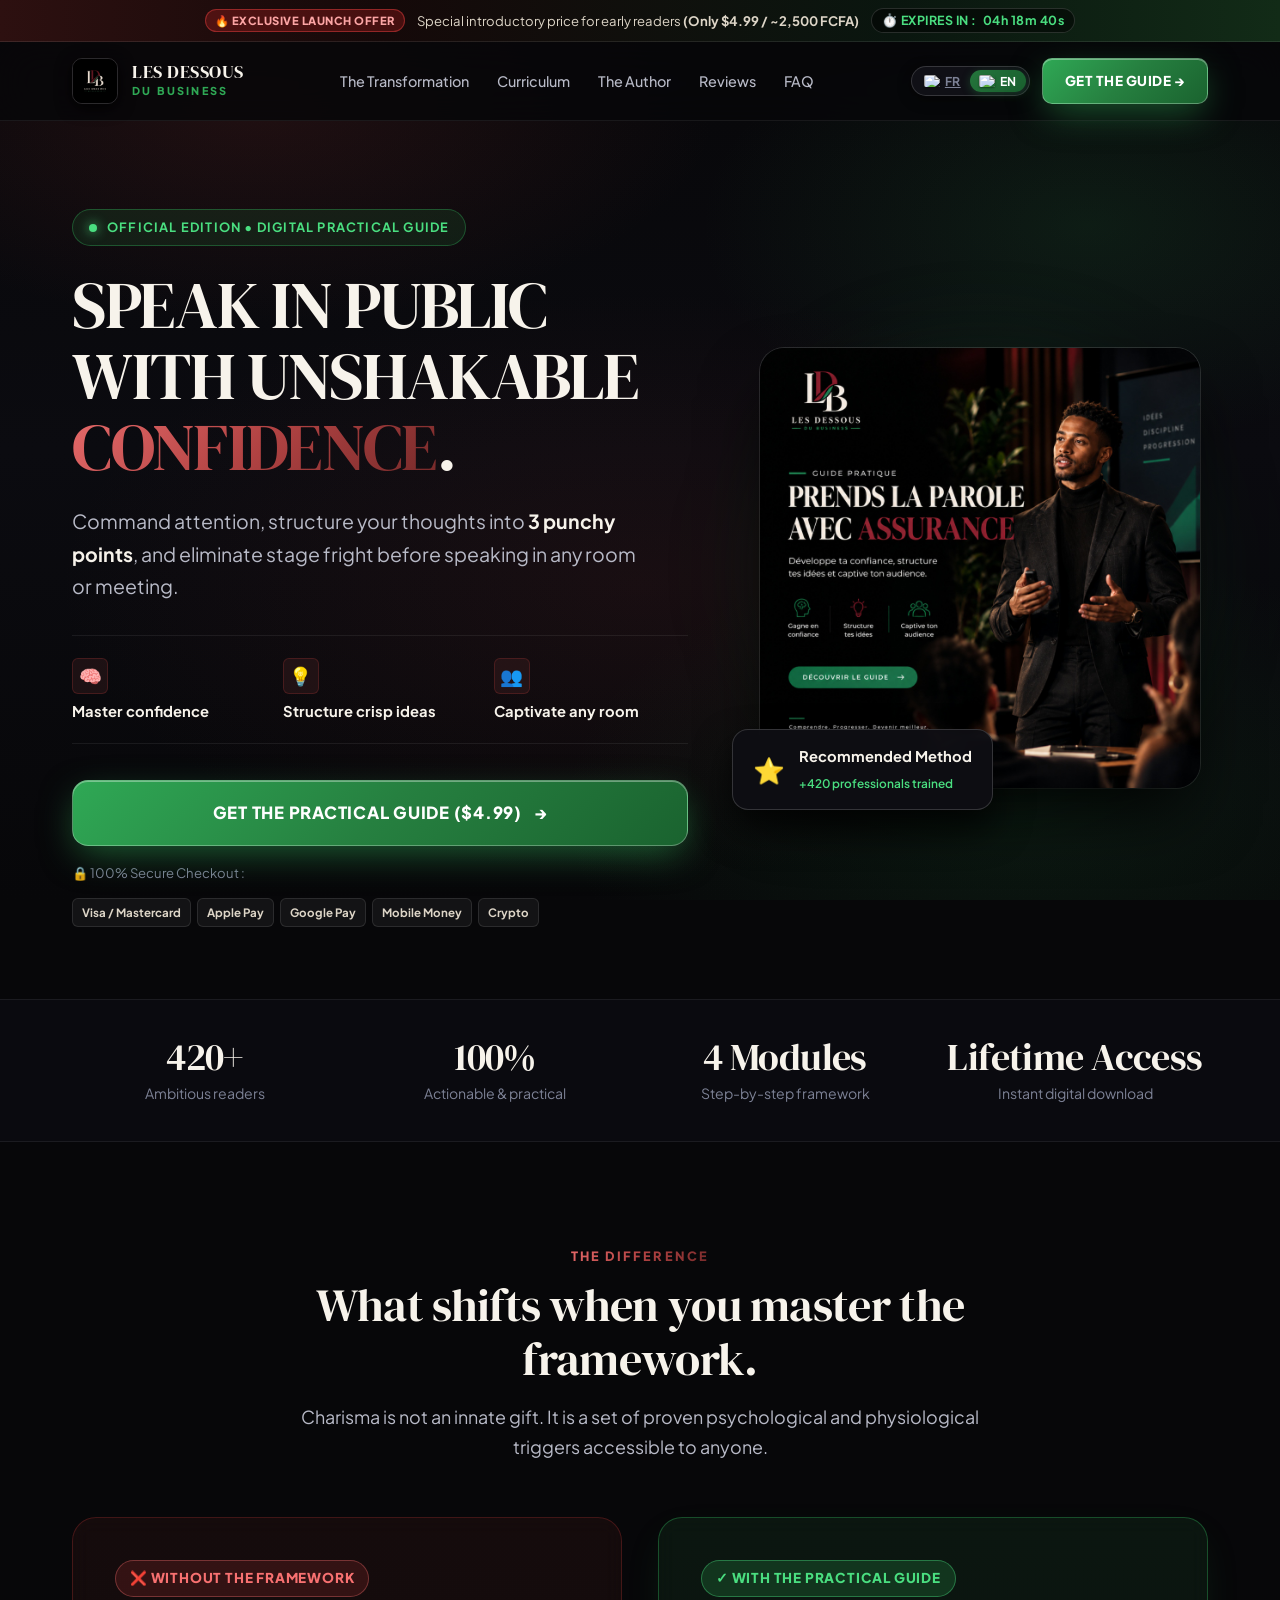
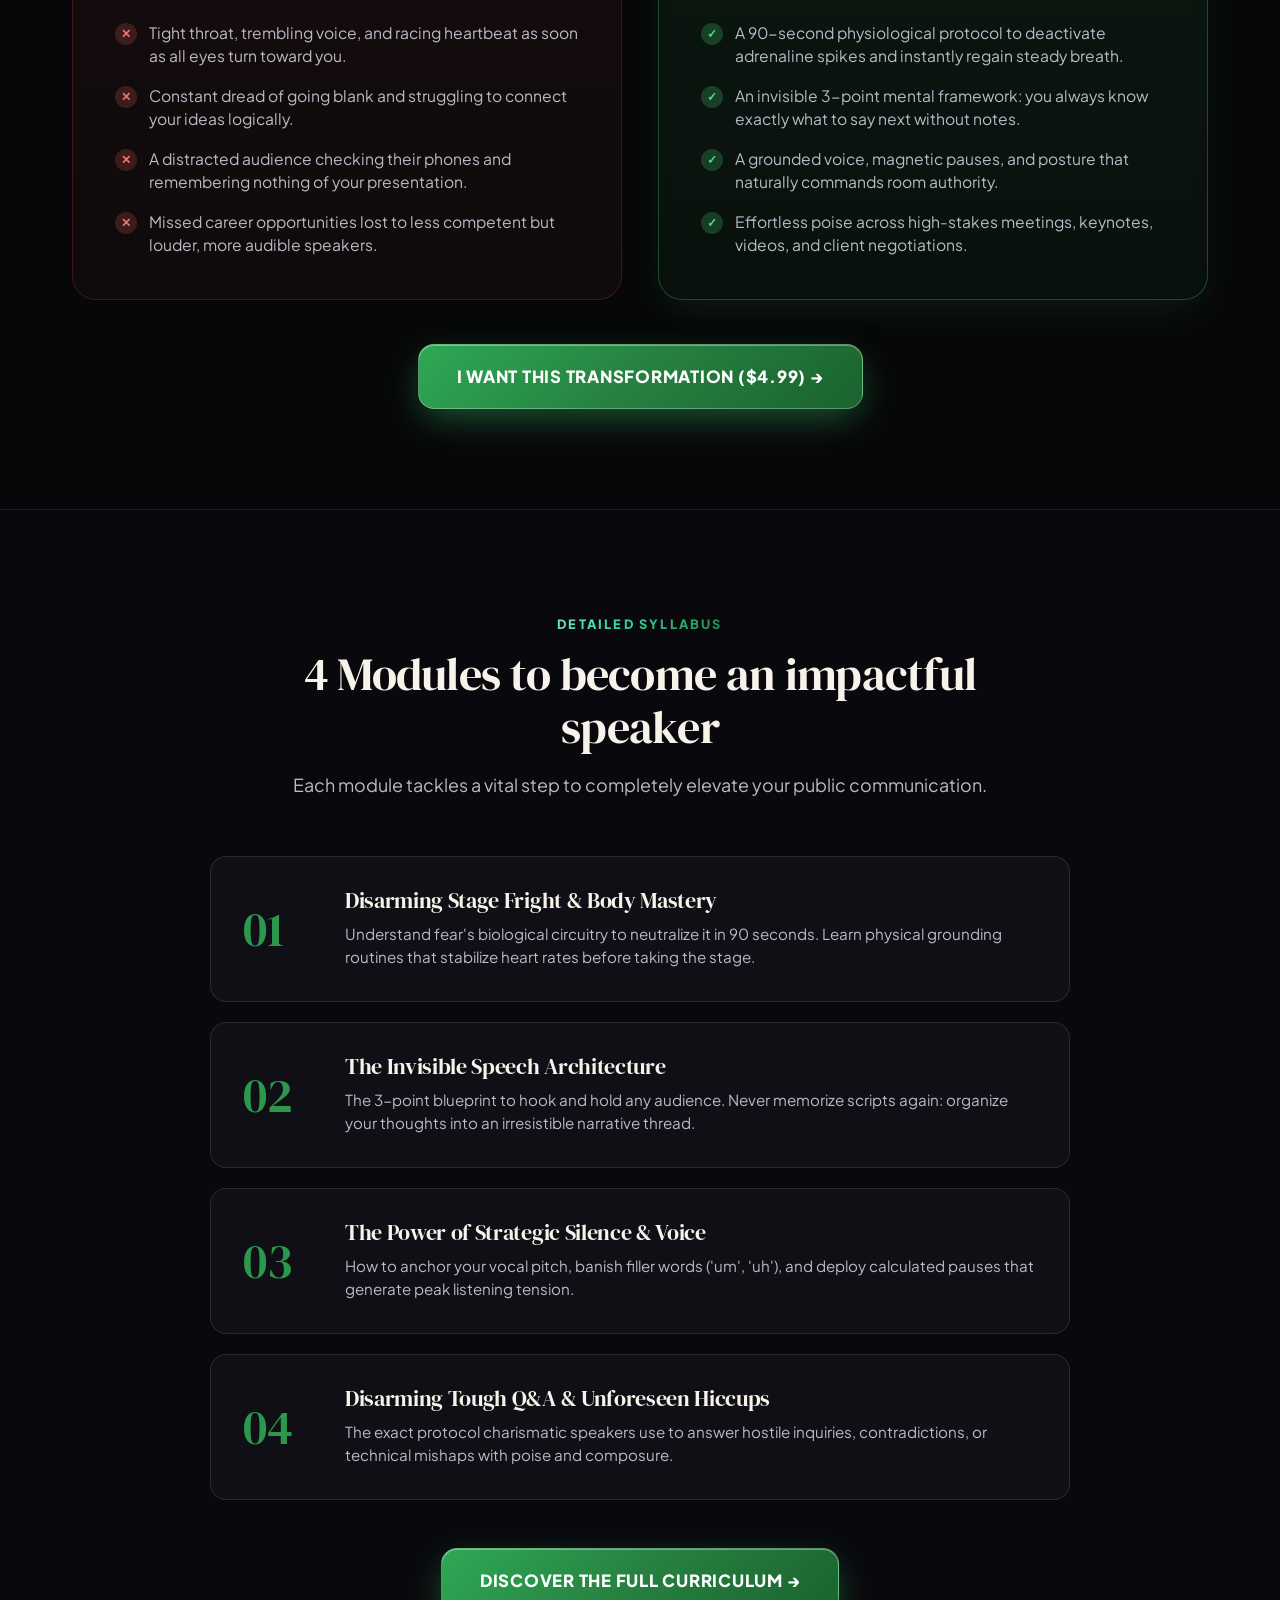
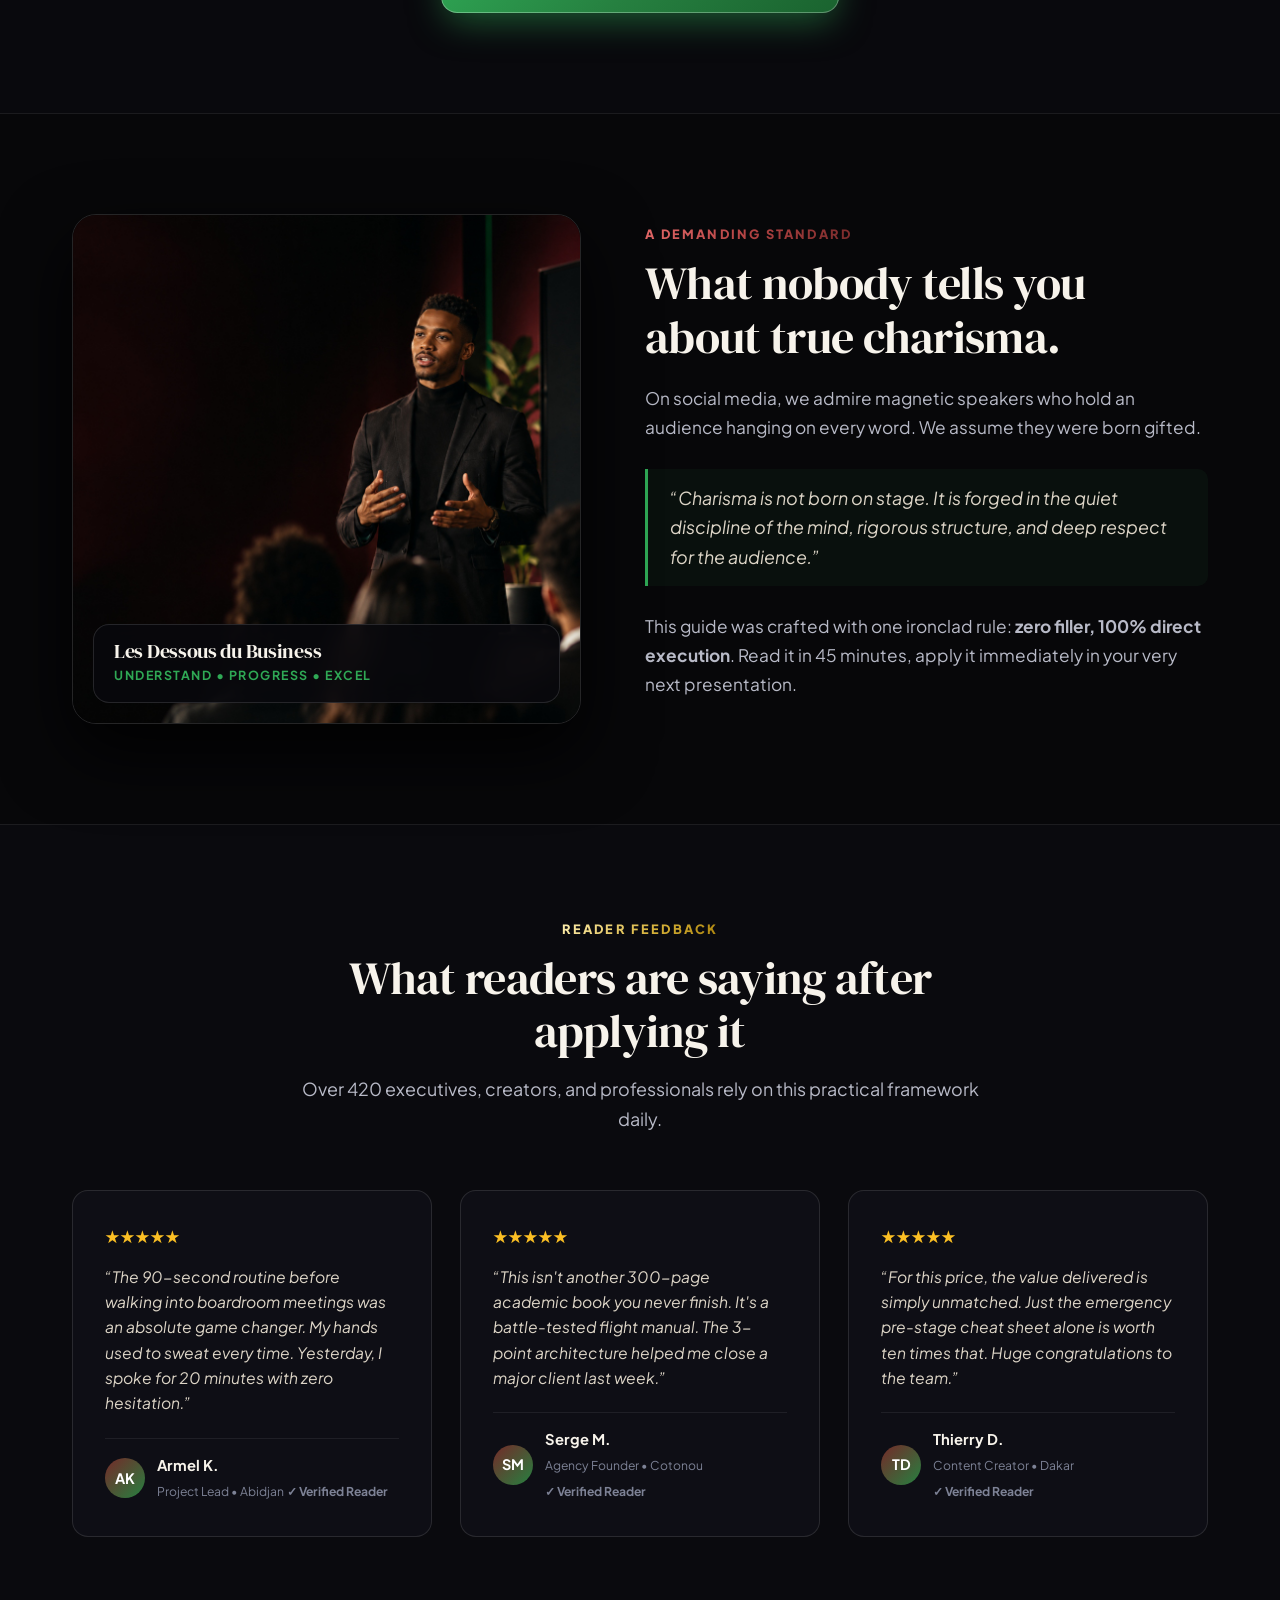
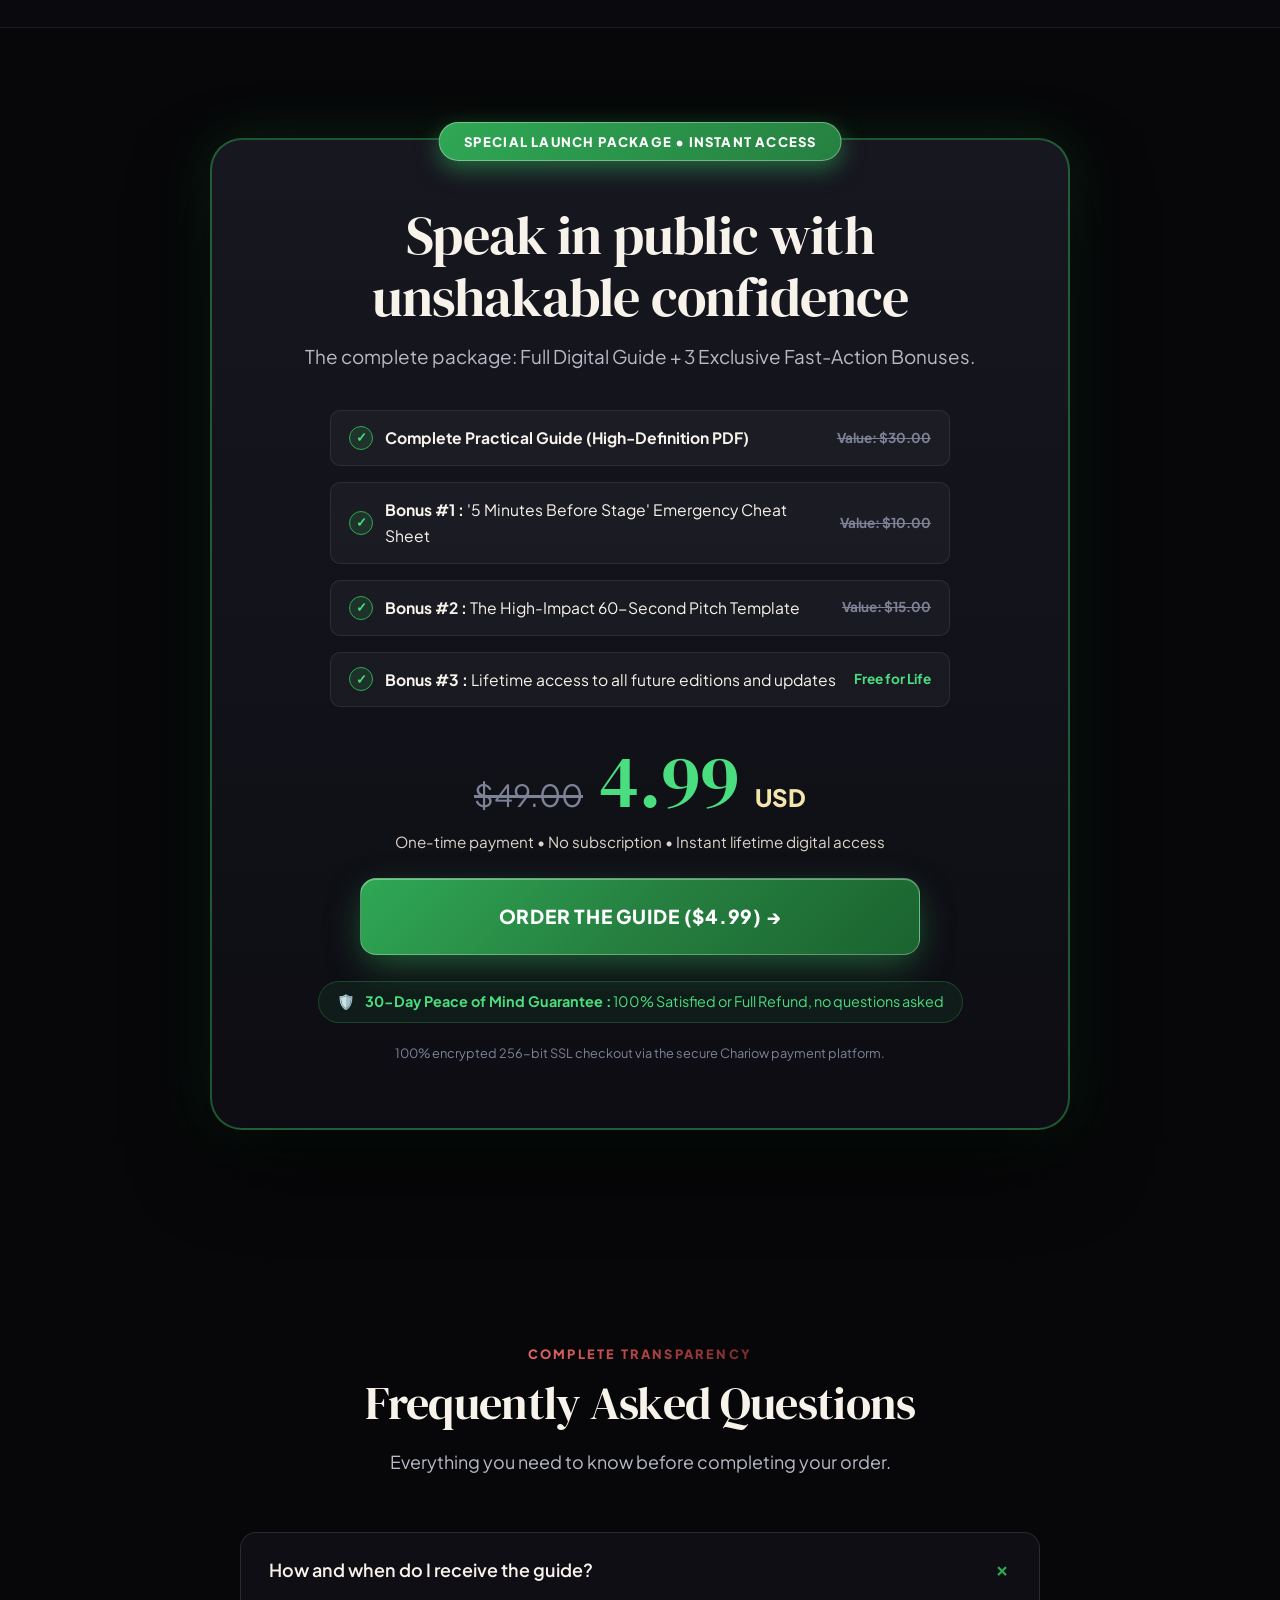
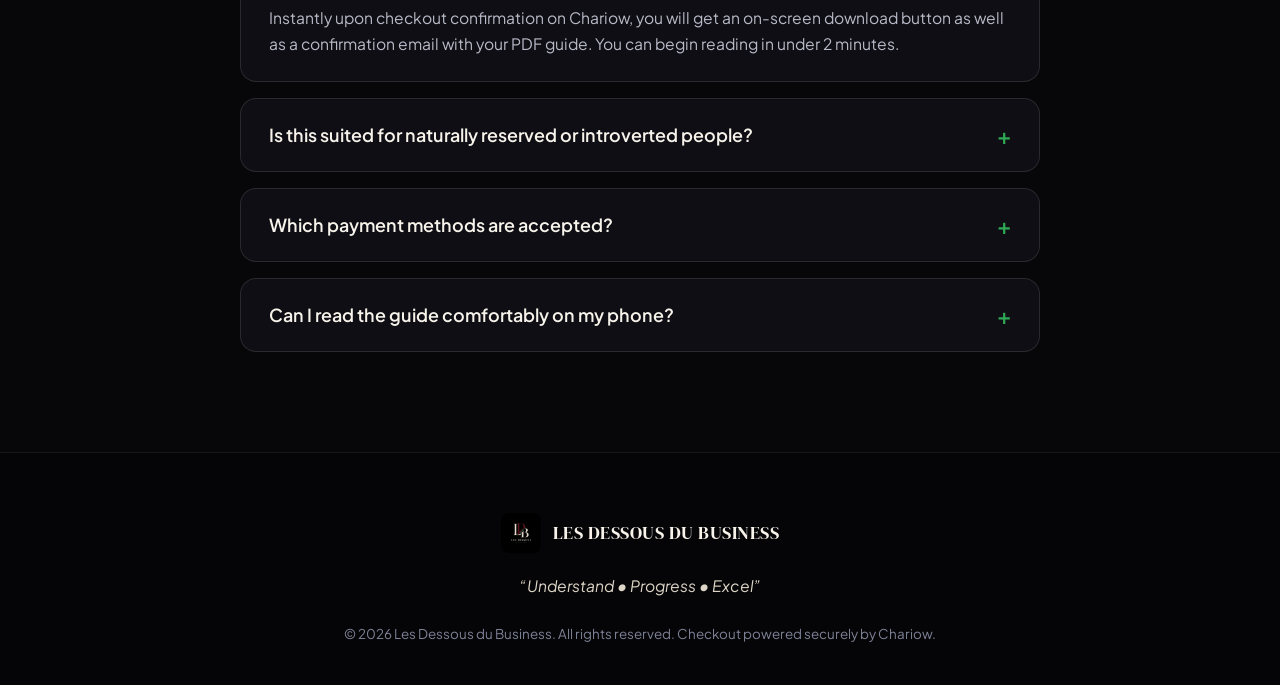
==== en/index.html @ 50b56bbc "feat: complete SEO audit fixes - separate /fr/ and /en/ pages, canonical/hreflang, sitemap, vercel r" ====
<!DOCTYPE html>
<html lang="en" prefix="og: https://ogp.me/ns#">
<head>
  <meta charset="UTF-8">
  <meta name="viewport" content="width=device-width, initial-scale=1.0, viewport-fit=cover">
  
  <!-- ==========================================================================
       SEARCH ENGINE OPTIMIZATION (SEO) & OFFICIAL META TAGS
       ========================================================================== -->
  <title>Public Speaking Mastery : The Practical Guide</title>
  <meta name="description" content="Overcome stage fright, structure crisp ideas in 3 points, and captivate any room. The official digital guide by Les Dessous du Business for $4.99.">
  <meta name="keywords" content="public speaking, overcome stage fright, confidence, leadership, executive presence, presentation skills, communication">
  <meta name="author" content="Les Dessous du Business">
  <meta name="robots" content="index, follow, max-image-preview:large, max-snippet:-1, max-video-preview:-1">
  <meta name="google-site-verification" content="Crdo8GS_SGS33tGUCsF6UnjDs8sqfTCBEOFaHPbx2VQ">
  
  <!-- Strict Canonical URL Identical to Open Graph -->
  <link rel="canonical" href="https://les-dessous-du-busness-produit-1.vercel.app/en/">
  
  <!-- Hreflang Tags for Multi-Language SEO -->
  <link rel="alternate" hreflang="en" href="https://les-dessous-du-busness-produit-1.vercel.app/en/">
  <link rel="alternate" hreflang="fr" href="https://les-dessous-du-busness-produit-1.vercel.app/fr/">
  <link rel="alternate" hreflang="x-default" href="https://les-dessous-du-busness-produit-1.vercel.app/fr/">
  
  <meta name="theme-color" content="#070709">
  <meta name="apple-mobile-web-app-status-bar-style" content="black-translucent">

  <!-- Open Graph / Facebook / WhatsApp / LinkedIn -->
  <meta property="og:type" content="book">
  <meta property="og:locale" content="en_US">
  <meta property="og:locale:alternate" content="fr_FR">
  <meta property="og:site_name" content="Les Dessous du Business">
  <meta property="og:url" content="https://les-dessous-du-busness-produit-1.vercel.app/en/">
  <meta property="og:title" content="Public Speaking Mastery : The Practical Guide">
  <meta property="og:description" content="Overcome stage fright, structure crisp ideas in 3 points, and captivate any room. The official digital guide by Les Dessous du Business for $4.99.">
  <meta property="og:image" content="https://les-dessous-du-busness-produit-1.vercel.app/assets/poster.jpg">
  <meta property="og:image:secure_url" content="https://les-dessous-du-busness-produit-1.vercel.app/assets/poster.jpg">
  <meta property="og:image:width" content="1024">
  <meta property="og:image:height" content="1024">
  <meta property="og:image:alt" content="Official Poster for the Practical Guide - Public Speaking with Confidence">
  <meta property="product:price:amount" content="4.99">
  <meta property="product:price:currency" content="USD">

  <!-- Twitter Card -->
  <meta name="twitter:card" content="summary_large_image">
  <meta name="twitter:title" content="Public Speaking Mastery : The Practical Guide">
  <meta name="twitter:description" content="Overcome stage fright, structure crisp ideas, and command any room. Instant download for $4.99.">
  <meta name="twitter:image" content="https://les-dessous-du-busness-produit-1.vercel.app/assets/poster.jpg">

  <!-- Favicon -->
  <link rel="icon" type="image/png" href="/assets/logo.png">
  <link rel="apple-touch-icon" href="/assets/logo.png">

  <!-- Typographies Google Fonts : DM Serif Display & Plus Jakarta Sans -->
  <link rel="preconnect" href="https://fonts.googleapis.com">
  <link rel="preconnect" href="https://fonts.gstatic.com" crossorigin>
  <link href="https://fonts.googleapis.com/css2?family=DM+Serif+Display:ital@0;1&family=Plus+Jakarta+Sans:wght@400;500;600;700;800&display=swap" rel="stylesheet">

  <!-- Main Stylesheet -->
  <link rel="stylesheet" href="/style.css">

  <!-- ==========================================================================
       STRUCTURED DATA JSON-LD (GOOGLE RICH SNIPPETS)
       ========================================================================== -->
  <script type="application/ld+json">
  {
    "@context": "https://schema.org",
    "@graph": [
      {
        "@type": "Organization",
        "@id": "https://les-dessous-du-busness-produit-1.vercel.app/#organization",
        "name": "Les Dessous du Business",
        "url": "https://les-dessous-du-busness-produit-1.vercel.app/en/",
        "logo": "https://les-dessous-du-busness-produit-1.vercel.app/assets/logo.png",
        "sameAs": [
          "https://wyvmgyhr.mychariow.com"
        ]
      },
      {
        "@type": "Product",
        "@id": "https://les-dessous-du-busness-produit-1.vercel.app/en/#product",
        "name": "Practical Guide : Public Speaking with Unshakable Confidence",
        "image": "https://les-dessous-du-busness-produit-1.vercel.app/assets/poster.jpg",
        "description": "The battle-tested framework to eliminate stage fright, structure high-impact thoughts in 3 points, and captivate any audience.",
        "brand": {
          "@type": "Brand",
          "name": "Les Dessous du Business"
        },
        "offers": {
          "@type": "Offer",
          "url": "https://wyvmgyhr.mychariow.com/prd_vqzd2xnd?chw_campaign=SCROX9Q9UK&campaign=SCROX9Q9UK",
          "priceCurrency": "USD",
          "price": "4.99",
          "priceValidUntil": "2027-12-31",
          "availability": "https://schema.org/InStock",
          "itemCondition": "https://schema.org/NewCondition"
        }
      },
      {
        "@type": "FAQPage",
        "@id": "https://les-dessous-du-busness-produit-1.vercel.app/en/#faq",
        "mainEntity": [
          {
            "@type": "Question",
            "name": "How and when do I receive the guide?",
            "acceptedAnswer": {
              "@type": "Answer",
              "text": "Instantly upon checkout confirmation on Chariow, you get a direct download button on-screen plus an email with your high-definition PDF guide. You can start reading in under 2 minutes."
            }
          },
          {
            "@type": "Question",
            "name": "Is this suited for naturally introverted or reserved individuals?",
            "acceptedAnswer": {
              "@type": "Answer",
              "text": "Yes, absolutely. The framework relies on mechanical psychological triggers and physiological routines that do not depend on personality or mood."
            }
          },
          {
            "@type": "Question",
            "name": "Which payment methods are accepted?",
            "acceptedAnswer": {
              "@type": "Answer",
              "text": "You can pay safely via Credit/Debit card (Visa, Mastercard), Apple Pay, Google Pay, Mobile Money (MTN MoMo, Moov, Wave, Orange, Celtiis), and crypto."
            }
          },
          {
            "@type": "Question",
            "name": "Can I read the guide comfortably on a smartphone?",
            "acceptedAnswer": {
              "@type": "Answer",
              "text": "Yes, the PDF is specifically formatted for smooth, crisp reading on smartphones, tablets, and computers."
            }
          }
        ]
      }
    ]
  }
  </script>

  <!-- ==========================================================================
       META ADS PIXEL (ID: 1969381983752388)
       ========================================================================== -->
  <script>
    !function(f,b,e,v,n,t,s)
    {if(f.fbq)return;n=f.fbq=function(){n.callMethod?
    n.callMethod.apply(n,arguments):n.queue.push(arguments)};
    if(!f._fbq)f._fbq=n;n.push=n;n.loaded=!0;n.version='2.0';
    n.queue=[];t=b.createElement(e);t.async=!0;
    t.src=v;s=b.getElementsByTagName(e)[0];
    s.parentNode.insertBefore(t,s)}(window, document,'script',
    'https://connect.facebook.net/en_US/fbevents.js');
    fbq('init', '1969381983752388');
    fbq('track', 'PageView');
    fbq('track', 'ViewContent', {
      content_name: 'Guide Pratique: Prends la parole avec assurance',
      content_category: 'Digital Guide',
      currency: 'USD',
      value: 4.99
    });
  </script>
  <noscript>
    <img height="1" width="1" style="display:none"
      src="https://www.facebook.com/tr?id=1969381983752388&ev=PageView&noscript=1"
      alt="Facebook Pixel"
    />
  </noscript>
</head>
<body>

  <!-- Dark Ambient Layer -->
  <div class="bg-ambient-layer" aria-hidden="true"></div>

  <div class="page-content">

    <!-- 1. TOP ANNOUNCEMENT BAR & COUNTDOWN -->
    <aside class="top-announcement" aria-label="Special launch offer">
      <div class="top-announcement-inner">
        <span class="top-badge-pulse">🔥 EXCLUSIVE LAUNCH OFFER</span>
        <span class="top-promo-lead">Special introductory price for early readers <strong>(Only $4.99 / ~2,500 FCFA)</strong></span>
        <div class="top-countdown-box">
          <span>⏱️ EXPIRES IN :</span>
          <span id="countdown-timer" aria-live="polite">04h 18m 42s</span>
        </div>
      </div>
    </aside>

    <!-- 2. MAIN HEADER & BRAND LOGO -->
    <header class="main-header" role="banner">
      <div class="container header-flex">
        
        <a href="/en/" class="brand-link" aria-label="Back to top - Les Dessous du Business">
          <div class="brand-logo-frame">
            <img src="/assets/logo.png" alt="Les Dessous du Business Official Monogram" class="brand-logo-img" width="46" height="46" loading="eager" fetchpriority="high">
          </div>
          <div class="brand-names">
            <span class="brand-title-top">Les Dessous</span>
            <span class="brand-title-bottom">Du Business</span>
          </div>
        </a>

        <nav class="nav-desktop" aria-label="Main navigation">
          <ul class="nav-desktop-menu">
            <li><a href="#transformation">The Transformation</a></li>
            <li><a href="#programme">Curriculum</a></li>
            <li><a href="#philosophie">The Author</a></li>
            <li><a href="#avis">Reviews</a></li>
            <li><a href="#faq">FAQ</a></li>
          </ul>
        </nav>

        <div class="header-right-tools">
          <!-- Direct HTML Language Switcher (Discoverable by Google) -->
          <div class="lang-switcher" role="group" aria-label="Language / Langue">
            <a href="/fr/" class="lang-btn" title="Version Française" aria-label="Switch to French version">
              <img src="https://flagcdn.com/20x15/fr.png" width="16" height="12" alt="FR" class="lang-flag-img">
              <span class="lang-label">FR</span>
            </a>
            <span class="lang-btn active" aria-current="page" title="English Version">
              <img src="https://flagcdn.com/20x15/gb.png" width="16" height="12" alt="EN" class="lang-flag-img">
              <span class="lang-label">EN</span>
            </span>
          </div>

          <a href="#commander" class="btn-conversion btn-conversion-sm header-cta-desktop track-checkout-btn">
            Get the Guide →
          </a>
        </div>

      </div>
    </header>

    <main id="main-content">

      <!-- 3. HERO SECTION (HIGH CONVERSION) -->
      <section class="hero-section" aria-label="Practical Guide Overview">
        <div class="container hero-grid-layout">
          
          <!-- Copywriting Column -->
          <div class="hero-copy-col">
            <div class="hero-tag-wrap">
              <span class="hero-pill-badge">
                <span class="dot-live" aria-hidden="true"></span>
                Official Edition • Digital Practical Guide
              </span>
            </div>

            <h1 class="hero-main-title">
              Speak in public with unshakable <span class="highlight-bordeaux">confidence</span>.
            </h1>

            <p class="hero-lead-text">
              Command attention, structure your thoughts into <strong>3 punchy points</strong>, and eliminate stage fright before speaking in any room or meeting.
            </p>

            <!-- 3 Core Pillars -->
            <div class="hero-pillars-grid">
              <div class="pillar-item">
                <div class="pillar-icon-box" aria-hidden="true">🧠</div>
                <div class="pillar-label">Master confidence</div>
              </div>
              <div class="pillar-item">
                <div class="pillar-icon-box" aria-hidden="true">💡</div>
                <div class="pillar-label">Structure crisp ideas</div>
              </div>
              <div class="pillar-item">
                <div class="pillar-icon-box" aria-hidden="true">👥</div>
                <div class="pillar-label">Captivate any room</div>
              </div>
            </div>

            <!-- Call-To-Action & Trust Badges -->
            <div class="hero-action-block">
              <a href="https://wyvmgyhr.mychariow.com/prd_vqzd2xnd?chw_campaign=SCROX9Q9UK&campaign=SCROX9Q9UK" class="btn-conversion track-checkout-btn" id="hero-order-cta">
                <span>GET THE PRACTICAL GUIDE ($4.99)</span>
                <span aria-hidden="true">→</span>
              </a>

              <div class="hero-trust-bar">
                <span>🔒 100% Secure Checkout :</span>
                <div class="payment-chips">
                  <span class="chip-pay">Visa / Mastercard</span>
                  <span class="chip-pay">Apple Pay</span>
                  <span class="chip-pay">Google Pay</span>
                  <span class="chip-pay">Mobile Money</span>
                  <span class="chip-pay">Crypto</span>
                </div>
              </div>
            </div>
          </div>

          <!-- Official 3D Visual Poster Card -->
          <div class="hero-visual-wrapper">
            <div class="hero-poster-glow" aria-hidden="true"></div>
            <div class="hero-poster-card">
              <img src="/assets/poster.jpg" alt="Official Poster - Practical Guide: Speak in Public with Confidence" width="440" height="440" loading="eager" fetchpriority="high">
            </div>

            <!-- Social Proof Badge -->
            <div class="hero-floating-badge">
              <span class="floating-badge-icon" aria-hidden="true">⭐</span>
              <div class="floating-badge-content">
                <strong>Recommended Method</strong>
                <span>+420 professionals trained</span>
              </div>
            </div>
          </div>

        </div>
      </section>

      <!-- 4. STATS STRIP & PROOF -->
      <section class="proof-stats-strip" aria-label="Key statistics">
        <div class="container stats-grid-row">
          <div class="stat-box">
            <h3>420+</h3>
            <p>Ambitious readers</p>
          </div>
          <div class="stat-box">
            <h3>100%</h3>
            <p>Actionable & practical</p>
          </div>
          <div class="stat-box">
            <h3>4 Modules</h3>
            <p>Step-by-step framework</p>
          </div>
          <div class="stat-box">
            <h3>Lifetime Access</h3>
            <p>Instant digital download</p>
          </div>
        </div>
      </section>

      <!-- 5. BEFORE VS AFTER SECTION (VISUAL TRANSFORMATION) -->
      <section class="section-contrast" id="transformation" aria-label="Transformation before and after">
        <div class="container">
          <div class="section-title-center">
            <span class="section-eyebrow highlight-bordeaux">The Difference</span>
            <h2 class="section-heading">What shifts when you master the framework.</h2>
            <p class="section-subheading">
              Charisma is not an innate gift. It is a set of proven psychological and physiological triggers accessible to anyone.
            </p>
          </div>

          <div class="contrast-dual-grid">
            
            <!-- Without Method Box -->
            <div class="contrast-box negative">
              <span class="contrast-badge">❌ Without the framework</span>
              <ul class="contrast-points-list">
                <li class="contrast-point-item">
                  <span class="point-icon" aria-hidden="true">✕</span>
                  <span>Tight throat, trembling voice, and racing heartbeat as soon as all eyes turn toward you.</span>
                </li>
                <li class="contrast-point-item">
                  <span class="point-icon" aria-hidden="true">✕</span>
                  <span>Constant dread of going blank and struggling to connect your ideas logically.</span>
                </li>
                <li class="contrast-point-item">
                  <span class="point-icon" aria-hidden="true">✕</span>
                  <span>A distracted audience checking their phones and remembering nothing of your presentation.</span>
                </li>
                <li class="contrast-point-item">
                  <span class="point-icon" aria-hidden="true">✕</span>
                  <span>Missed career opportunities lost to less competent but louder, more audible speakers.</span>
                </li>
              </ul>
            </div>

            <!-- With Method Box -->
            <div class="contrast-box positive">
              <span class="contrast-badge">✓ With the Practical Guide</span>
              <ul class="contrast-points-list">
                <li class="contrast-point-item">
                  <span class="point-icon" aria-hidden="true">✓</span>
                  <span>A 90-second physiological protocol to deactivate adrenaline spikes and instantly regain steady breath.</span>
                </li>
                <li class="contrast-point-item">
                  <span class="point-icon" aria-hidden="true">✓</span>
                  <span>An invisible 3-point mental framework: you always know exactly what to say next without notes.</span>
                </li>
                <li class="contrast-point-item">
                  <span class="point-icon" aria-hidden="true">✓</span>
                  <span>A grounded voice, magnetic pauses, and posture that naturally commands room authority.</span>
                </li>
                <li class="contrast-point-item">
                  <span class="point-icon" aria-hidden="true">✓</span>
                  <span>Effortless poise across high-stakes meetings, keynotes, videos, and client negotiations.</span>
                </li>
              </ul>
            </div>

          </div>

          <div style="text-align: center;">
            <a href="#commander" class="btn-conversion track-checkout-btn">
              I WANT THIS TRANSFORMATION ($4.99) →
            </a>
          </div>
        </div>
      </section>

      <!-- 6. CURRICULUM SECTION (4 MODULES) -->
      <section class="section-curriculum" id="programme" aria-label="Detailed syllabus">
        <div class="container">
          <div class="section-title-center">
            <span class="section-eyebrow highlight-green">Detailed Syllabus</span>
            <h2 class="section-heading">4 Modules to become an impactful speaker</h2>
            <p class="section-subheading">
              Each module tackles a vital step to completely elevate your public communication.
            </p>
          </div>

          <div class="curriculum-cards-stack">
            
            <article class="curriculum-card">
              <div class="curriculum-num" aria-hidden="true">01</div>
              <div class="curriculum-body">
                <h3>Disarming Stage Fright & Body Mastery</h3>
                <p>Understand fear's biological circuitry to neutralize it in 90 seconds. Learn physical grounding routines that stabilize heart rates before taking the stage.</p>
              </div>
            </article>

            <article class="curriculum-card">
              <div class="curriculum-num" aria-hidden="true">02</div>
              <div class="curriculum-body">
                <h3>The Invisible Speech Architecture</h3>
                <p>The 3-point blueprint to hook and hold any audience. Never memorize scripts again: organize your thoughts into an irresistible narrative thread.</p>
              </div>
            </article>

            <article class="curriculum-card">
              <div class="curriculum-num" aria-hidden="true">03</div>
              <div class="curriculum-body">
                <h3>The Power of Strategic Silence & Voice</h3>
                <p>How to anchor your vocal pitch, banish filler words ('um', 'uh'), and deploy calculated pauses that generate peak listening tension.</p>
              </div>
            </article>

            <article class="curriculum-card">
              <div class="curriculum-num" aria-hidden="true">04</div>
              <div class="curriculum-body">
                <h3>Disarming Tough Q&A & Unforeseen Hiccups</h3>
                <p>The exact protocol charismatic speakers use to answer hostile inquiries, contradictions, or technical mishaps with poise and composure.</p>
              </div>
            </article>

          </div>

          <div style="text-align: center;">
            <a href="#commander" class="btn-conversion track-checkout-btn">
              DISCOVER THE FULL CURRICULUM →
            </a>
          </div>
        </div>
      </section>

      <!-- 7. PHILOSOPHY & AUTHOR SECTION -->
      <section class="section-speaker-story" id="philosophie" aria-label="About Les Dessous du Business">
        <div class="container speaker-story-grid">
          
          <div class="speaker-image-frame">
            <img src="/assets/speaker.jpg" alt="Keynote speaker in black turtleneck - Les Dessous du Business" width="500" height="500" loading="lazy">
            <div class="speaker-card-overlay">
              <h4>Les Dessous du Business</h4>
              <p>Understand • Progress • Excel</p>
            </div>
          </div>

          <div class="speaker-story-text">
            <span class="section-eyebrow highlight-bordeaux">A Demanding Standard</span>
            <h2>What nobody tells you about true charisma.</h2>
            <p>
              On social media, we admire magnetic speakers who hold an audience hanging on every word. We assume they were born gifted.
            </p>
            <div class="quote-highlight-box">
              “Charisma is not born on stage. It is forged in the quiet discipline of the mind, rigorous structure, and deep respect for the audience.”
            </div>
            <p>
              This guide was crafted with one ironclad rule: <strong>zero filler, 100% direct execution</strong>. Read it in 45 minutes, apply it immediately in your very next presentation.
            </p>
          </div>

        </div>
      </section>

      <!-- 8. REVIEWS & TESTIMONIALS SECTION -->
      <section class="section-testimonials" id="avis" aria-label="Reader reviews">
        <div class="container">
          <div class="section-title-center">
            <span class="section-eyebrow highlight-gold">Reader Feedback</span>
            <h2 class="section-heading">What readers are saying after applying it</h2>
            <p class="section-subheading">
              Over 420 executives, creators, and professionals rely on this practical framework daily.
            </p>
          </div>

          <div class="testimonials-grid">
            
            <div class="testimonial-card">
              <div>
                <div class="stars-rating" aria-label="Rating 5 out of 5">★★★★★</div>
                <p class="testimonial-quote">
                  “The 90-second routine before walking into boardroom meetings was an absolute game changer. My hands used to sweat every time. Yesterday, I spoke for 20 minutes with zero hesitation.”
                </p>
              </div>
              <div class="testimonial-author-row">
                <div class="author-avatar-initials">AK</div>
                <div class="author-details">
                  <strong>Armel K.</strong>
                  <span>Project Lead • Abidjan</span>
                  <span class="verified-buyer-tag">✓ Verified Reader</span>
                </div>
              </div>
            </div>

            <div class="testimonial-card">
              <div>
                <div class="stars-rating" aria-label="Rating 5 out of 5">★★★★★</div>
                <p class="testimonial-quote">
                  “This isn't another 300-page academic book you never finish. It's a battle-tested flight manual. The 3-point architecture helped me close a major client last week.”
                </p>
              </div>
              <div class="testimonial-author-row">
                <div class="author-avatar-initials">SM</div>
                <div class="author-details">
                  <strong>Serge M.</strong>
                  <span>Agency Founder • Cotonou</span>
                  <span class="verified-buyer-tag">✓ Verified Reader</span>
                </div>
              </div>
            </div>

            <div class="testimonial-card">
              <div>
                <div class="stars-rating" aria-label="Rating 5 out of 5">★★★★★</div>
                <p class="testimonial-quote">
                  “For this price, the value delivered is simply unmatched. Just the emergency pre-stage cheat sheet alone is worth ten times that. Huge congratulations to the team.”
                </p>
              </div>
              <div class="testimonial-author-row">
                <div class="author-avatar-initials">TD</div>
                <div class="author-details">
                  <strong>Thierry D.</strong>
                  <span>Content Creator • Dakar</span>
                  <span class="verified-buyer-tag">✓ Verified Reader</span>
                </div>
              </div>
            </div>

          </div>
        </div>
      </section>

      <!-- 9. GRAND OFFER PACKAGE SECTION -->
      <section class="section-conversion-box" id="commander" aria-label="Order package">
        <div class="container">
          
          <div class="grand-offer-card">
            <div class="offer-ribbon-top">
              Special Launch Package • Instant Access
            </div>

            <h2 class="offer-card-title serif-font">
              Speak in public with unshakable confidence
            </h2>
            <p class="offer-card-subtitle">
              The complete package: Full Digital Guide + 3 Exclusive Fast-Action Bonuses.
            </p>

            <!-- Value Stack List -->
            <div class="value-stack-list">
              <div class="value-stack-item">
                <div class="value-stack-left">
                  <span class="value-check-icon" aria-hidden="true">✓</span>
                  <span><strong>Complete Practical Guide (High-Definition PDF)</strong></span>
                </div>
                <span class="value-price-tag">Value: $30.00</span>
              </div>

              <div class="value-stack-item">
                <div class="value-stack-left">
                  <span class="value-check-icon" aria-hidden="true">✓</span>
                  <span><strong>Bonus #1 :</strong> '5 Minutes Before Stage' Emergency Cheat Sheet</span>
                </div>
                <span class="value-price-tag">Value: $10.00</span>
              </div>

              <div class="value-stack-item">
                <div class="value-stack-left">
                  <span class="value-check-icon" aria-hidden="true">✓</span>
                  <span><strong>Bonus #2 :</strong> The High-Impact 60-Second Pitch Template</span>
                </div>
                <span class="value-price-tag">Value: $15.00</span>
              </div>

              <div class="value-stack-item">
                <div class="value-stack-left">
                  <span class="value-check-icon" aria-hidden="true">✓</span>
                  <span><strong>Bonus #3 :</strong> Lifetime access to all future editions and updates</span>
                </div>
                <span class="value-price-tag" style="color: var(--accent-green-neon); text-decoration: none;">Free for Life</span>
              </div>
            </div>

            <!-- Price Spotlight Box -->
            <div class="price-spotlight-box">
              <div class="price-numbers-row">
                <span class="price-original-striked" id="offerStrikedPrice">$49.00</span>
                <span class="price-highlight-huge" id="offerCurrentPrice">4.99</span>
                <span class="price-unit-currency" id="offerCurrency">USD</span>
              </div>
              <p class="price-note-clarity">One-time payment • No subscription • Instant lifetime digital access</p>
            </div>

            <!-- Order Button -->
            <div style="margin-top: 24px;">
              <a href="https://wyvmgyhr.mychariow.com/prd_vqzd2xnd?chw_campaign=SCROX9Q9UK&campaign=SCROX9Q9UK" class="btn-conversion track-checkout-btn" id="offer-main-cta" style="width: 100%; max-width: 560px; font-size: 1.2rem; padding: 22px;">
                ORDER THE GUIDE ($4.99) →
              </a>
            </div>

            <!-- Guarantee Pill -->
            <div class="offer-guarantee-pill">
              <span aria-hidden="true">🛡️</span>
              <span><strong>30-Day Peace of Mind Guarantee :</strong> 100% Satisfied or Full Refund, no questions asked</span>
            </div>

            <p style="margin-top: 20px; font-size: 0.8rem; color: var(--text-muted);">
              100% encrypted 256-bit SSL checkout via the secure Chariow payment platform.
            </p>
          </div>

        </div>
      </section>

      <!-- 10. FAQ SECTION -->
      <section class="section-faq" id="faq" aria-label="Frequently Asked Questions">
        <div class="container">
          <div class="section-title-center">
            <span class="section-eyebrow highlight-bordeaux">Complete Transparency</span>
            <h2 class="section-heading">Frequently Asked Questions</h2>
            <p class="section-subheading">Everything you need to know before completing your order.</p>
          </div>

          <div class="faq-container-box">
            
            <div class="faq-panel active">
              <button class="faq-trigger-btn" aria-expanded="true">
                <span>How and when do I receive the guide?</span>
                <span class="faq-icon-rotator" aria-hidden="true">+</span>
              </button>
              <div class="faq-collapsible-body">
                Instantly upon checkout confirmation on Chariow, you will get an on-screen download button as well as a confirmation email with your PDF guide. You can begin reading in under 2 minutes.
              </div>
            </div>

            <div class="faq-panel">
              <button class="faq-trigger-btn" aria-expanded="false">
                <span>Is this suited for naturally reserved or introverted people?</span>
                <span class="faq-icon-rotator" aria-hidden="true">+</span>
              </button>
              <div class="faq-collapsible-body">
                Entirely. This guide was engineered specifically for those who don't consider themselves natural extroverts. It provides mechanical frameworks and physiological routines that do not depend on your mood or personality.
              </div>
            </div>

            <div class="faq-panel">
              <button class="faq-trigger-btn" aria-expanded="false">
                <span>Which payment methods are accepted?</span>
                <span class="faq-icon-rotator" aria-hidden="true">+</span>
              </button>
              <div class="faq-collapsible-body">
                You can securely pay via Credit / Debit Card (Visa, Mastercard), Apple Pay, Google Pay, as well as West/Central African Mobile Money (MTN MoMo, Moov, Wave, Orange, Celtiis) and crypto.
              </div>
            </div>

            <div class="faq-panel">
              <button class="faq-trigger-btn" aria-expanded="false">
                <span>Can I read the guide comfortably on my phone?</span>
                <span class="faq-icon-rotator" aria-hidden="true">+</span>
              </button>
              <div class="faq-collapsible-body">
                Yes, the high-resolution PDF format is meticulously typeset for comfortable reading on smartphones (iOS & Android), tablets, and desktop computers.
              </div>
            </div>

          </div>
        </div>
      </section>

    </main>

    <!-- 11. FOOTER -->
    <footer class="main-footer" role="contentinfo">
      <div class="container">
        <div class="footer-brand-box">
          <img src="/assets/logo.png" alt="Official LDB Logo" width="40" height="40" style="border-radius: 8px;">
          <span class="brand-title-top" style="font-size: 1.15rem;">Les Dessous du Business</span>
        </div>
        <p class="footer-motto">
          “Understand • Progress • Excel”
        </p>
        <p class="footer-copyright">
          © 2026 Les Dessous du Business. All rights reserved. Checkout powered securely by Chariow.
        </p>
      </div>
    </footer>

  </div>

  <!-- 12. BOTTOM STICKY CONVERSION DOCK -->
  <aside class="sticky-conversion-dock" aria-label="Mobile quick order">
    <div class="sticky-dock-inner">
      <div class="dock-price-meta">
        <span class="dock-price-label">Special Offer</span>
        <span class="dock-price-amount" id="dockPriceAmount">$4.99 USD</span>
      </div>
      <a href="https://wyvmgyhr.mychariow.com/prd_vqzd2xnd?chw_campaign=SCROX9Q9UK&campaign=SCROX9Q9UK" class="btn-conversion btn-conversion-sm track-checkout-btn" id="dockCtaBtn">
        ORDER ($4.99) →
      </a>
    </div>
  </aside>

  <!-- 13. SOCIAL PROOF LIVE SALES NOTIFICATION -->
  <div class="sales-toast-bubble" id="liveSalesToast" role="status" aria-live="polite">
    <div class="toast-badge-check" aria-hidden="true">✓</div>
    <div class="toast-text-lines">
      <span class="toast-buyer-name"><strong id="toastName">David M.</strong> (<span id="toastLocation">London</span>)</span>
      <span class="toast-product-action">Purchased the guide • <span id="toastTime">4 min ago</span></span>
    </div>
  </div>

  <!-- Interactive Scripts & Meta Pixel Tracking -->
  <script src="/script.js"></script>
</body>
</html>
---- style.css ----
/* ==========================================================================
   LES DESSOUS DU BUSINESS — ULTRA-PREMIUM DESIGN SYSTEM (V2)
   Direction Artistique : Luxe, Épuré, Cinématographique, Sombre & Haute Conversion
   Palette Officielle :
     - Obsidian Noir Profond : #070709 / #0D0D12 / #13131A
     - Bordeaux Riche & Noble : #552828 / #752929 / #9E3535
     - Vert Émeraude Action : #268040 / #2FA855 / #4ADE80
     - Crème & Ivoire Titres : #F7F3EB / #ECE4D3
     - Or & Reflets Subtils : #D4AF37 / #F3E5AB
     - Texte Corps : #B8BAC7 / #8D91A5
   ========================================================================== */

:root {
  --bg-dark: #070709;
  --bg-surface: #0E0E14;
  --bg-surface-elevated: #15151F;
  --bg-card: rgba(18, 18, 26, 0.72);
  --bg-card-hover: rgba(26, 26, 38, 0.88);
  --bg-glass: rgba(14, 14, 20, 0.75);

  --accent-burgundy: #552828;
  --accent-burgundy-rich: #752929;
  --accent-burgundy-light: #B24343;
  --accent-burgundy-glow: rgba(117, 41, 41, 0.38);

  --accent-green: #268040;
  --accent-green-bright: #2FA855;
  --accent-green-neon: #4ADE80;
  --accent-green-glow: rgba(47, 168, 85, 0.42);

  --accent-gold: #D4AF37;
  --accent-gold-light: #F3E5AB;

  --text-cream: #F7F3EB;
  --text-cream-muted: #DDD5C7;
  --text-body: #B8BAC7;
  --text-muted: #7D8296;

  --border-subtle: rgba(255, 255, 255, 0.07);
  --border-card: rgba(255, 255, 255, 0.11);
  --border-glow: rgba(255, 255, 255, 0.2);
  --border-green: rgba(47, 168, 85, 0.45);

  --font-serif: 'DM Serif Display', 'Playfair Display', Georgia, serif;
  --font-sans: 'Plus Jakarta Sans', 'Manrope', -apple-system, BlinkMacSystemFont, sans-serif;

  --radius-xs: 6px;
  --radius-sm: 10px;
  --radius-md: 16px;
  --radius-lg: 24px;
  --radius-xl: 32px;
  --radius-full: 9999px;

  --shadow-sm: 0 4px 12px rgba(0, 0, 0, 0.5);
  --shadow-card: 0 20px 48px -10px rgba(0, 0, 0, 0.85);
  --shadow-glow-green: 0 12px 36px -6px rgba(47, 168, 85, 0.55);
  --shadow-glow-burgundy: 0 16px 44px -8px rgba(117, 41, 41, 0.5);

  --transition-fast: 0.2s cubic-bezier(0.16, 1, 0.3, 1);
  --transition-smooth: 0.35s cubic-bezier(0.16, 1, 0.3, 1);
  --transition-slow: 0.6s cubic-bezier(0.16, 1, 0.3, 1);
}

/* ==========================================================================
   RESET & SETUP GLOBAL
   ========================================================================== */
*, *::before, *::after {
  box-sizing: border-box;
  margin: 0;
  padding: 0;
}

html {
  scroll-behavior: smooth;
  font-family: var(--font-sans);
  background-color: var(--bg-dark);
  color: var(--text-body);
  -webkit-font-smoothing: antialiased;
  -moz-osx-font-smoothing: grayscale;
  text-rendering: optimizeLegibility;
}

body {
  overflow-x: hidden;
  background-color: var(--bg-dark);
  line-height: 1.65;
  position: relative;
  min-height: 100vh;
}

/* Arrière-plan Ambiant Cinématographique */
.bg-ambient-layer {
  position: fixed;
  top: 0;
  left: 0;
  width: 100vw;
  height: 100vh;
  pointer-events: none;
  z-index: 0;
  background: 
    radial-gradient(ellipse 60% 40% at 20% 12%, rgba(117, 41, 41, 0.22) 0%, transparent 60%),
    radial-gradient(ellipse 55% 45% at 85% 25%, rgba(38, 128, 64, 0.16) 0%, transparent 55%),
    radial-gradient(ellipse 70% 50% at 50% 65%, rgba(117, 41, 41, 0.14) 0%, transparent 65%),
    radial-gradient(ellipse 60% 50% at 80% 90%, rgba(38, 128, 64, 0.15) 0%, transparent 60%),
    linear-gradient(180deg, #070709 0%, #0B0B10 50%, #070709 100%);
}

.page-content {
  position: relative;
  z-index: 1;
}

/* Container Fluide */
.container {
  width: 100%;
  max-width: 1200px;
  margin: 0 auto;
  padding: 0 clamp(18px, 4vw, 32px);
}

/* Typographie & Dégradés de Titres */
h1, h2, h3, h4, .serif-font {
  font-family: var(--font-serif);
  color: var(--text-cream);
  font-weight: 400;
  letter-spacing: -0.015em;
  line-height: 1.15;
}

.highlight-bordeaux {
  background: linear-gradient(135deg, #E66A6A 0%, #B24343 50%, #752929 100%);
  -webkit-background-clip: text;
  -webkit-text-fill-color: transparent;
  display: inline-block;
}

.highlight-green {
  background: linear-gradient(135deg, #6EE7B7 0%, #34D399 40%, #268040 100%);
  -webkit-background-clip: text;
  -webkit-text-fill-color: transparent;
  display: inline-block;
}

.highlight-gold {
  background: linear-gradient(135deg, #FFF0B3 0%, #D4AF37 60%, #AA820A 100%);
  -webkit-background-clip: text;
  -webkit-text-fill-color: transparent;
  display: inline-block;
}

/* ==========================================================================
   TOP BARRE D'OFFRE & COMPTE À REBOURS
   ========================================================================== */
.top-announcement {
  background: linear-gradient(90deg, #2D1010 0%, #150909 30%, #0A160F 70%, #122B17 100%);
  border-bottom: 1px solid rgba(255, 255, 255, 0.09);
  padding: 8px 16px;
  font-size: 0.82rem;
  color: var(--text-cream-muted);
  position: sticky;
  top: 0;
  z-index: 1000;
  backdrop-filter: blur(14px);
  -webkit-backdrop-filter: blur(14px);
}

.top-announcement-inner {
  display: flex;
  align-items: center;
  justify-content: center;
  gap: 12px;
  flex-wrap: wrap;
  text-align: center;
  line-height: 1.35;
}

.top-badge-pulse {
  display: inline-flex;
  align-items: center;
  gap: 6px;
  background: rgba(220, 38, 38, 0.25);
  border: 1px solid rgba(239, 68, 68, 0.45);
  color: #FCA5A5;
  font-size: 0.7rem;
  font-weight: 800;
  padding: 3px 9px;
  border-radius: var(--radius-full);
  letter-spacing: 0.5px;
  text-transform: uppercase;
  flex-shrink: 0;
}

.top-promo-lead {
  font-size: 0.82rem;
}

.top-countdown-box {
  display: inline-flex;
  align-items: center;
  gap: 6px;
  background: rgba(0, 0, 0, 0.5);
  border: 1px solid rgba(255, 255, 255, 0.14);
  padding: 3px 10px;
  border-radius: var(--radius-full);
  font-weight: 700;
  font-size: 0.78rem;
  color: var(--accent-green-neon);
  letter-spacing: 0.5px;
  flex-shrink: 0;
}

/* ==========================================================================
   NAVIGATION PRINCIPALE
   ========================================================================== */
.main-header {
  position: sticky;
  top: 41px;
  z-index: 900;
  background: rgba(7, 7, 9, 0.82);
  backdrop-filter: blur(18px);
  -webkit-backdrop-filter: blur(18px);
  border-bottom: 1px solid var(--border-subtle);
  padding: 16px 0;
  transition: padding var(--transition-fast);
}

.header-flex {
  display: flex;
  align-items: center;
  justify-content: space-between;
}

.brand-link {
  display: flex;
  align-items: center;
  gap: 14px;
  text-decoration: none;
}

.brand-logo-frame {
  width: 46px;
  height: 46px;
  border-radius: var(--radius-sm);
  overflow: hidden;
  border: 1px solid rgba(255, 255, 255, 0.14);
  box-shadow: 0 4px 16px rgba(0, 0, 0, 0.8);
  flex-shrink: 0;
  transition: transform var(--transition-fast);
}

.brand-link:hover .brand-logo-frame {
  transform: scale(1.05);
}

.brand-logo-img {
  width: 100%;
  height: 100%;
  object-fit: cover;
  display: block;
}

.brand-names {
  display: flex;
  flex-direction: column;
}

.brand-title-top {
  font-family: var(--font-serif);
  font-size: 1.15rem;
  color: var(--text-cream);
  letter-spacing: 0.5px;
  line-height: 1.1;
  text-transform: uppercase;
}

.brand-title-bottom {
  font-size: 0.68rem;
  color: var(--accent-green-bright);
  font-weight: 800;
  letter-spacing: 2.2px;
  text-transform: uppercase;
}

.nav-desktop-menu {
  display: flex;
  align-items: center;
  gap: 28px;
  list-style: none;
}

.nav-desktop-menu a {
  text-decoration: none;
  font-size: 0.9rem;
  font-weight: 500;
  color: var(--text-body);
  transition: color var(--transition-fast);
  position: relative;
}

.nav-desktop-menu a:hover {
  color: var(--text-cream);
}

.nav-desktop-menu a::after {
  content: '';
  position: absolute;
  bottom: -4px;
  left: 0;
  width: 0;
  height: 2px;
  background: var(--accent-green-bright);
  transition: width var(--transition-fast);
}

.nav-desktop-menu a:hover::after {
  width: 100%;
}

.mobile-nav-toggle {
  display: none;
  background: transparent;
  border: 1px solid var(--border-subtle);
  border-radius: var(--radius-sm);
  color: var(--text-cream);
  width: 42px;
  height: 42px;
  align-items: center;
  justify-content: center;
  cursor: pointer;
}

/* ==========================================================================
   SÉLECTEUR DE LANGUE & DÉTECTION PAYS INTELLIGENTE
   ========================================================================== */
.header-right-tools {
  display: flex;
  align-items: center;
  gap: 12px;
}

.lang-switcher {
  display: inline-flex;
  align-items: center;
  background: rgba(18, 18, 24, 0.92);
  border: 1px solid rgba(255, 255, 255, 0.16);
  border-radius: var(--radius-full);
  padding: 3px;
  box-shadow: 0 4px 14px rgba(0, 0, 0, 0.4);
  backdrop-filter: blur(12px);
  -webkit-backdrop-filter: blur(12px);
}

.lang-btn {
  display: inline-flex;
  align-items: center;
  gap: 5px;
  background: transparent;
  border: none;
  color: var(--text-muted);
  font-family: var(--font-sans);
  font-size: 0.76rem;
  font-weight: 700;
  letter-spacing: 0.4px;
  padding: 5px 9px;
  border-radius: var(--radius-full);
  cursor: pointer;
  transition: all var(--transition-fast);
  line-height: 1;
}

.lang-btn:hover {
  color: var(--text-cream);
}

.lang-btn.active {
  background: linear-gradient(135deg, rgba(38, 128, 64, 0.9) 0%, rgba(26, 99, 47, 0.95) 100%);
  color: #FFFFFF;
  box-shadow: 0 2px 8px rgba(38, 128, 64, 0.4);
}

.lang-flag {
  font-size: 0.9rem;
  line-height: 1;
}

/* Badge pays détecté intelligemment */
.country-detect-badge {
  display: inline-flex;
  align-items: center;
  gap: 6px;
  background: rgba(38, 128, 64, 0.2);
  border: 1px solid rgba(52, 211, 153, 0.4);
  padding: 3px 10px;
  border-radius: var(--radius-full);
  font-size: 0.74rem;
  font-weight: 600;
  color: #6EE7B7;
  letter-spacing: 0.2px;
  box-shadow: 0 0 12px rgba(38, 128, 64, 0.25);
  animation: fadeIn 0.4s ease-out;
}

.country-pulse-dot {
  width: 6px;
  height: 6px;
  background: #34D399;
  border-radius: 50%;
  box-shadow: 0 0 6px #34D399;
  animation: pulseGreen 1.8s infinite;
  display: inline-block;
  flex-shrink: 0;
}

.country-flag-img {
  width: 17px;
  height: 12px;
  object-fit: cover;
  border-radius: 2px;
  box-shadow: 0 1px 3px rgba(0, 0, 0, 0.5);
  display: inline-block;
  vertical-align: middle;
  flex-shrink: 0;
}

.lang-flag-img {
  width: 16px;
  height: 12px;
  object-fit: cover;
  border-radius: 2px;
  box-shadow: 0 1px 2px rgba(0, 0, 0, 0.4);
  display: inline-block;
  vertical-align: middle;
  flex-shrink: 0;
}

/* Animation douce lors de la bascule de langue */
.i18n-trans {
  transition: opacity 0.18s ease-in-out;
}
.i18n-fading {
  opacity: 0.15 !important;
}

/* ==========================================================================
   BOUTONS CTA HAUTE CONVERSION (EFFETS LUXE)
   ========================================================================== */
.btn-conversion {
  display: inline-flex;
  align-items: center;
  justify-content: center;
  gap: 12px;
  background: linear-gradient(135deg, #2FA855 0%, #268040 50%, #1A632F 100%);
  color: #FFFFFF;
  padding: 18px 38px;
  font-size: 1.05rem;
  font-weight: 800;
  text-transform: uppercase;
  letter-spacing: 0.75px;
  border-radius: var(--radius-md);
  text-decoration: none;
  border: 1px solid rgba(255, 255, 255, 0.28);
  box-shadow: var(--shadow-glow-green), inset 0 1px 0 rgba(255, 255, 255, 0.35);
  cursor: pointer;
  position: relative;
  overflow: hidden;
  transition: all var(--transition-smooth);
}

.btn-conversion::before {
  content: '';
  position: absolute;
  top: 0;
  left: -100%;
  width: 60%;
  height: 100%;
  background: linear-gradient(90deg, transparent, rgba(255, 255, 255, 0.32), transparent);
  transform: skewX(-20deg);
  animation: shine-sweep 4.5s infinite;
}

@keyframes shine-sweep {
  0% { left: -100%; }
  30% { left: 160%; }
  100% { left: 160%; }
}

.btn-conversion:hover {
  transform: translateY(-3px) scale(1.015);
  box-shadow: 0 18px 48px -4px rgba(47, 168, 85, 0.65), inset 0 1px 0 rgba(255, 255, 255, 0.5);
  background: linear-gradient(135deg, #36BD61 0%, #2BA04E 50%, #207638 100%);
}

.btn-conversion:active {
  transform: translateY(1px) scale(0.99);
}

.btn-conversion-sm {
  padding: 11px 22px;
  font-size: 0.85rem;
  letter-spacing: 0.5px;
  border-radius: var(--radius-sm);
}

/* ==========================================================================
   HERO SECTION
   ========================================================================== */
.hero-section {
  padding: clamp(48px, 8vw, 88px) 0 clamp(40px, 6vw, 72px);
  position: relative;
}

.hero-grid-layout {
  display: grid;
  grid-template-columns: 1.15fr 0.85fr;
  gap: clamp(36px, 5vw, 64px);
  align-items: center;
}

.hero-tag-wrap {
  margin-bottom: 24px;
}

.hero-pill-badge {
  display: inline-flex;
  align-items: center;
  gap: 10px;
  padding: 7px 16px;
  border-radius: var(--radius-full);
  background: rgba(38, 128, 64, 0.16);
  border: 1px solid rgba(47, 168, 85, 0.4);
  color: var(--accent-green-neon);
  font-size: 0.8rem;
  font-weight: 700;
  text-transform: uppercase;
  letter-spacing: 1.2px;
}

.hero-pill-badge .dot-live {
  width: 8px;
  height: 8px;
  background-color: var(--accent-green-neon);
  border-radius: 50%;
  box-shadow: 0 0 12px var(--accent-green-neon);
  animation: pulse-dot 2s infinite ease-in-out;
}

@keyframes pulse-dot {
  0%, 100% { opacity: 1; transform: scale(1); }
  50% { opacity: 0.45; transform: scale(0.8); }
}

.hero-main-title {
  font-size: clamp(2.4rem, 5.2vw, 4.1rem);
  line-height: 1.08;
  margin-bottom: 22px;
  text-transform: uppercase;
  letter-spacing: -0.02em;
}

.hero-lead-text {
  font-size: clamp(1.05rem, 1.8vw, 1.22rem);
  color: var(--text-body);
  line-height: 1.68;
  margin-bottom: 32px;
  max-width: 580px;
}

.hero-lead-text strong {
  color: var(--text-cream);
  font-weight: 700;
}

.hero-pillars-grid {
  display: grid;
  grid-template-columns: repeat(3, 1fr);
  gap: 16px;
  margin-bottom: 36px;
  padding: 22px 0;
  border-top: 1px solid var(--border-subtle);
  border-bottom: 1px solid var(--border-subtle);
}

.pillar-item {
  display: flex;
  flex-direction: column;
  gap: 8px;
}

.pillar-icon-box {
  width: 36px;
  height: 36px;
  border-radius: var(--radius-xs);
  background: rgba(85, 40, 40, 0.28);
  border: 1px solid rgba(117, 41, 41, 0.45);
  display: flex;
  align-items: center;
  justify-content: center;
  font-size: 1.15rem;
  color: var(--accent-green-bright);
}

.pillar-label {
  font-size: 0.92rem;
  font-weight: 700;
  color: var(--text-cream);
  line-height: 1.3;
}

.hero-action-block {
  display: flex;
  flex-direction: column;
  gap: 16px;
}

.hero-trust-bar {
  display: flex;
  align-items: center;
  gap: 14px;
  flex-wrap: wrap;
  font-size: 0.82rem;
  color: var(--text-muted);
}

.payment-chips {
  display: flex;
  align-items: center;
  gap: 6px;
  flex-wrap: wrap;
}

.chip-pay {
  background: rgba(255, 255, 255, 0.05);
  border: 1px solid rgba(255, 255, 255, 0.1);
  padding: 4px 9px;
  border-radius: var(--radius-xs);
  font-size: 0.72rem;
  font-weight: 700;
  color: var(--text-cream-muted);
}

/* Carte Affiche Hero 3D */
.hero-visual-wrapper {
  position: relative;
  display: flex;
  justify-content: center;
  align-items: center;
}

.hero-poster-glow {
  position: absolute;
  width: 95%;
  height: 95%;
  background: radial-gradient(circle, rgba(117, 41, 41, 0.5) 0%, rgba(38, 128, 64, 0.25) 55%, transparent 75%);
  filter: blur(52px);
  z-index: 1;
  pointer-events: none;
}

.hero-poster-card {
  position: relative;
  z-index: 2;
  border-radius: var(--radius-lg);
  overflow: hidden;
  box-shadow: 0 32px 70px -15px rgba(0, 0, 0, 0.95), 0 0 0 1px rgba(255, 255, 255, 0.14);
  background: #101016;
  max-width: 440px;
  width: 100%;
  transition: transform var(--transition-smooth), box-shadow var(--transition-smooth);
}

.hero-poster-card:hover {
  transform: translateY(-8px) scale(1.015);
  box-shadow: 0 40px 90px -15px rgba(0, 0, 0, 0.95), 0 0 0 1px rgba(255, 255, 255, 0.22);
}

.hero-poster-card img {
  width: 100%;
  height: auto;
  display: block;
}

.hero-floating-badge {
  position: absolute;
  bottom: -22px;
  left: -20px;
  z-index: 3;
  background: rgba(14, 14, 20, 0.94);
  backdrop-filter: blur(14px);
  -webkit-backdrop-filter: blur(14px);
  border: 1px solid rgba(255, 255, 255, 0.16);
  padding: 14px 20px;
  border-radius: var(--radius-md);
  display: flex;
  align-items: center;
  gap: 14px;
  box-shadow: 0 18px 36px rgba(0, 0, 0, 0.75);
}

.floating-badge-icon {
  font-size: 1.6rem;
  line-height: 1;
}

.floating-badge-content strong {
  display: block;
  font-size: 0.92rem;
  color: var(--text-cream);
}

.floating-badge-content span {
  font-size: 0.74rem;
  color: var(--accent-green-neon);
  font-weight: 600;
}

/* ==========================================================================
   BANDEAU DE CRÉDIBILITÉ & STATS (SOCIAL PROOF)
   ========================================================================== */
.proof-stats-strip {
  padding: 36px 0;
  border-top: 1px solid var(--border-subtle);
  border-bottom: 1px solid var(--border-subtle);
  background: rgba(14, 14, 20, 0.6);
}

.stats-grid-row {
  display: grid;
  grid-template-columns: repeat(4, 1fr);
  gap: 24px;
  text-align: center;
}

.stat-box h3 {
  font-family: var(--font-serif);
  font-size: clamp(1.8rem, 3.2vw, 2.4rem);
  color: var(--text-cream);
  line-height: 1.1;
  margin-bottom: 4px;
}

.stat-box p {
  font-size: 0.88rem;
  color: var(--text-muted);
}

/* ==========================================================================
   SECTION AVANT VS APRÈS (TRANSFORMATION)
   ========================================================================== */
.section-contrast {
  padding: clamp(60px, 9vw, 100px) 0;
  position: relative;
}

.section-title-center {
  text-align: center;
  max-width: 720px;
  margin: 0 auto clamp(40px, 6vw, 56px);
}

.section-eyebrow {
  display: inline-block;
  font-size: 0.8rem;
  text-transform: uppercase;
  letter-spacing: 2.2px;
  font-weight: 800;
  margin-bottom: 12px;
}

.section-heading {
  font-size: clamp(1.9rem, 4vw, 2.9rem);
  margin-bottom: 16px;
}

.section-subheading {
  font-size: clamp(1rem, 1.6vw, 1.12rem);
  color: var(--text-body);
}

.contrast-dual-grid {
  display: grid;
  grid-template-columns: 1fr 1fr;
  gap: clamp(20px, 4vw, 36px);
  margin-bottom: 44px;
}

.contrast-box {
  border-radius: var(--radius-lg);
  padding: clamp(28px, 4vw, 42px);
  border: 1px solid;
  position: relative;
  backdrop-filter: blur(10px);
}

.contrast-box.negative {
  background: linear-gradient(180deg, rgba(36, 16, 16, 0.5) 0%, rgba(18, 12, 12, 0.75) 100%);
  border-color: rgba(180, 50, 50, 0.3);
}

.contrast-box.positive {
  background: linear-gradient(180deg, rgba(16, 38, 24, 0.5) 0%, rgba(10, 20, 14, 0.75) 100%);
  border-color: rgba(47, 168, 85, 0.4);
  box-shadow: 0 16px 40px -10px rgba(38, 128, 64, 0.2);
}

.contrast-badge {
  display: inline-flex;
  align-items: center;
  gap: 8px;
  font-size: 0.85rem;
  font-weight: 800;
  padding: 6px 14px;
  border-radius: var(--radius-full);
  margin-bottom: 24px;
  text-transform: uppercase;
  letter-spacing: 0.8px;
}

.contrast-box.negative .contrast-badge {
  background: rgba(180, 50, 50, 0.2);
  color: #F87171;
  border: 1px solid rgba(248, 113, 113, 0.35);
}

.contrast-box.positive .contrast-badge {
  background: rgba(47, 168, 85, 0.22);
  color: var(--accent-green-neon);
  border: 1px solid rgba(74, 222, 128, 0.4);
}

.contrast-points-list {
  list-style: none;
  display: flex;
  flex-direction: column;
  gap: 16px;
}

.contrast-point-item {
  display: flex;
  align-items: flex-start;
  gap: 12px;
  font-size: 0.98rem;
  line-height: 1.5;
}

.point-icon {
  width: 22px;
  height: 22px;
  border-radius: 50%;
  display: flex;
  align-items: center;
  justify-content: center;
  font-size: 0.75rem;
  font-weight: 800;
  flex-shrink: 0;
  margin-top: 2px;
}

.contrast-box.negative .point-icon {
  background: rgba(248, 113, 113, 0.18);
  color: #F87171;
}

.contrast-box.positive .point-icon {
  background: rgba(74, 222, 128, 0.22);
  color: var(--accent-green-neon);
}

/* ==========================================================================
   SECTION SOMMAIRE & PROGRAMME
   ========================================================================== */
.section-curriculum {
  padding: clamp(60px, 8vw, 100px) 0;
  background: rgba(14, 14, 20, 0.45);
  border-top: 1px solid var(--border-subtle);
  border-bottom: 1px solid var(--border-subtle);
}

.curriculum-cards-stack {
  display: flex;
  flex-direction: column;
  gap: 20px;
  max-width: 860px;
  margin: 0 auto clamp(36px, 5vw, 48px);
}

.curriculum-card {
  background: var(--bg-card);
  border: 1px solid var(--border-card);
  border-radius: var(--radius-md);
  padding: clamp(22px, 3.5vw, 32px);
  display: grid;
  grid-template-columns: 80px 1fr;
  gap: 22px;
  align-items: center;
  transition: all var(--transition-smooth);
}

.curriculum-card:hover {
  background: var(--bg-card-hover);
  border-color: var(--border-green);
  transform: translateX(6px);
  box-shadow: 0 12px 32px -8px rgba(0, 0, 0, 0.7);
}

.curriculum-num {
  font-family: var(--font-serif);
  font-size: clamp(2.2rem, 3.8vw, 3rem);
  color: var(--accent-green-bright);
  line-height: 1;
  opacity: 0.9;
}

.curriculum-body h3 {
  font-size: clamp(1.15rem, 2vw, 1.35rem);
  margin-bottom: 8px;
}

.curriculum-body p {
  font-size: 0.95rem;
  color: var(--text-body);
  line-height: 1.55;
}

/* ==========================================================================
   SECTION AUTEUR & PHILOSOPHIE (CINÉMATIQUE)
   ========================================================================== */
.section-speaker-story {
  padding: clamp(60px, 9vw, 100px) 0;
}

.speaker-story-grid {
  display: grid;
  grid-template-columns: 0.95fr 1.05fr;
  gap: clamp(36px, 5vw, 64px);
  align-items: center;
}

.speaker-image-frame {
  position: relative;
  border-radius: var(--radius-lg);
  overflow: hidden;
  border: 1px solid rgba(255, 255, 255, 0.12);
  box-shadow: 0 28px 70px rgba(0, 0, 0, 0.9);
}

.speaker-image-frame img {
  width: 100%;
  height: auto;
  display: block;
  object-fit: cover;
}

.speaker-card-overlay {
  position: absolute;
  bottom: 20px;
  left: 20px;
  right: 20px;
  background: rgba(9, 9, 13, 0.88);
  backdrop-filter: blur(14px);
  padding: 16px 20px;
  border-radius: var(--radius-md);
  border: 1px solid rgba(255, 255, 255, 0.12);
}

.speaker-card-overlay h4 {
  font-family: var(--font-serif);
  font-size: 1.22rem;
  color: var(--text-cream);
  margin-bottom: 2px;
}

.speaker-card-overlay p {
  font-size: 0.78rem;
  color: var(--accent-green-bright);
  font-weight: 700;
  letter-spacing: 1.5px;
  text-transform: uppercase;
}

.speaker-story-text h2 {
  font-size: clamp(2rem, 3.8vw, 2.9rem);
  margin-bottom: 20px;
}

.speaker-story-text p {
  font-size: clamp(0.98rem, 1.6vw, 1.08rem);
  line-height: 1.7;
  margin-bottom: 18px;
}

.quote-highlight-box {
  border-left: 3px solid var(--accent-green-bright);
  padding: 14px 22px;
  margin: 26px 0;
  font-style: italic;
  font-size: 1.12rem;
  color: var(--text-cream-muted);
  background: rgba(38, 128, 64, 0.08);
  border-radius: 0 var(--radius-sm) var(--radius-sm) 0;
}

/* ==========================================================================
   SECTION TÉMOIGNAGES & PREUVE SOCIALE
   ========================================================================== */
.section-testimonials {
  padding: clamp(60px, 8vw, 90px) 0;
  background: rgba(14, 14, 20, 0.5);
  border-top: 1px solid var(--border-subtle);
  border-bottom: 1px solid var(--border-subtle);
}

.testimonials-grid {
  display: grid;
  grid-template-columns: repeat(3, 1fr);
  gap: clamp(18px, 3vw, 28px);
}

.testimonial-card {
  background: var(--bg-card);
  border: 1px solid var(--border-card);
  border-radius: var(--radius-md);
  padding: clamp(24px, 3.5vw, 32px);
  display: flex;
  flex-direction: column;
  justify-content: space-between;
  transition: transform var(--transition-fast), border-color var(--transition-fast);
}

.testimonial-card:hover {
  transform: translateY(-4px);
  border-color: rgba(255, 255, 255, 0.22);
}

.stars-rating {
  color: #FBBF24;
  font-size: 1.05rem;
  margin-bottom: 14px;
}

.testimonial-quote {
  font-size: 0.98rem;
  color: var(--text-cream-muted);
  line-height: 1.6;
  margin-bottom: 22px;
  font-style: italic;
}

.testimonial-author-row {
  display: flex;
  align-items: center;
  gap: 12px;
  border-top: 1px solid var(--border-subtle);
  padding-top: 14px;
}

.author-avatar-initials {
  width: 40px;
  height: 40px;
  border-radius: 50%;
  background: linear-gradient(135deg, #752929 0%, #268040 100%);
  display: flex;
  align-items: center;
  justify-content: center;
  font-weight: 700;
  color: #fff;
  font-size: 0.9rem;
  flex-shrink: 0;
}

.author-details strong {
  display: block;
  font-size: 0.92rem;
  color: var(--text-cream);
}

.author-details span {
  font-size: 0.76rem;
  color: var(--text-muted);
}

.verified-buyer-tag {
  display: inline-flex;
  align-items: center;
  gap: 4px;
  color: var(--accent-green-bright);
  font-size: 0.72rem;
  font-weight: 700;
  margin-top: 2px;
}

/* ==========================================================================
   OFFRE & BOX DE CONVERSION ULTIME (VALUE STACK)
   ========================================================================== */
.section-conversion-box {
  padding: clamp(70px, 10vw, 110px) 0;
  position: relative;
}

.grand-offer-card {
  background: linear-gradient(180deg, rgba(24, 24, 34, 0.96) 0%, rgba(13, 13, 19, 0.98) 100%);
  border: 2px solid rgba(47, 168, 85, 0.48);
  border-radius: var(--radius-xl);
  padding: clamp(36px, 6vw, 64px) clamp(20px, 5vw, 56px);
  box-shadow: 0 36px 90px -15px rgba(0, 0, 0, 0.95), 0 0 60px rgba(47, 168, 85, 0.18);
  max-width: 860px;
  margin: 0 auto;
  position: relative;
  text-align: center;
}

.offer-ribbon-top {
  position: absolute;
  top: -18px;
  left: 50%;
  transform: translateX(-50%);
  background: linear-gradient(135deg, #2FA855 0%, #268040 100%);
  color: #FFFFFF;
  padding: 8px 24px;
  border-radius: var(--radius-full);
  font-size: 0.82rem;
  font-weight: 800;
  letter-spacing: 1.2px;
  text-transform: uppercase;
  box-shadow: 0 8px 22px rgba(47, 168, 85, 0.55);
  border: 1px solid rgba(255, 255, 255, 0.35);
  white-space: nowrap;
}

.offer-card-title {
  font-size: clamp(2.2rem, 4.5vw, 3.4rem);
  margin-bottom: 12px;
}

.offer-card-subtitle {
  font-size: clamp(1.02rem, 1.8vw, 1.18rem);
  color: var(--text-body);
  margin-bottom: 38px;
}

.value-stack-list {
  text-align: left;
  max-width: 620px;
  margin: 0 auto 38px;
  display: flex;
  flex-direction: column;
  gap: 16px;
}

.value-stack-item {
  display: flex;
  align-items: center;
  justify-content: space-between;
  background: rgba(255, 255, 255, 0.035);
  border: 1px solid rgba(255, 255, 255, 0.08);
  padding: 14px 18px;
  border-radius: var(--radius-sm);
  gap: 12px;
}

.value-stack-left {
  display: flex;
  align-items: center;
  gap: 12px;
  font-size: 0.98rem;
  color: var(--text-cream);
}

.value-check-icon {
  width: 24px;
  height: 24px;
  border-radius: 50%;
  background: rgba(38, 128, 64, 0.25);
  border: 1px solid var(--accent-green-bright);
  color: var(--accent-green-neon);
  display: flex;
  align-items: center;
  justify-content: center;
  font-size: 0.8rem;
  font-weight: 800;
  flex-shrink: 0;
}

.value-price-tag {
  font-size: 0.85rem;
  font-weight: 700;
  color: var(--text-muted);
  text-decoration: line-through;
  white-space: nowrap;
}

.price-spotlight-box {
  margin: 36px 0 24px;
  display: flex;
  flex-direction: column;
  align-items: center;
}

.price-numbers-row {
  display: flex;
  align-items: baseline;
  justify-content: center;
  gap: 16px;
}

.price-original-striked {
  font-size: clamp(1.4rem, 2.8vw, 1.9rem);
  text-decoration: line-through;
  color: var(--text-muted);
}

.price-highlight-huge {
  font-family: var(--font-serif);
  font-size: clamp(3.4rem, 7.5vw, 4.6rem);
  color: var(--accent-green-neon);
  line-height: 1;
}

.price-unit-currency {
  font-size: clamp(1.2rem, 2.4vw, 1.5rem);
  font-weight: 800;
  color: var(--accent-gold-light);
}

.price-note-clarity {
  font-size: 0.95rem;
  color: var(--text-cream-muted);
  margin-top: 8px;
}

.offer-guarantee-pill {
  margin-top: 26px;
  display: inline-flex;
  align-items: center;
  gap: 10px;
  font-size: 0.9rem;
  color: var(--accent-green-neon);
  background: rgba(38, 128, 64, 0.12);
  border: 1px solid rgba(47, 168, 85, 0.3);
  padding: 8px 18px;
  border-radius: var(--radius-full);
}

/* ==========================================================================
   FAQ SECTION (ACCORDÉON ACCESSIBLE)
   ========================================================================== */
.section-faq {
  padding: clamp(60px, 8vw, 100px) 0;
}

.faq-container-box {
  max-width: 800px;
  margin: 0 auto;
  display: flex;
  flex-direction: column;
  gap: 16px;
}

.faq-panel {
  background: var(--bg-card);
  border: 1px solid var(--border-card);
  border-radius: var(--radius-md);
  overflow: hidden;
  transition: border-color var(--transition-fast);
}

.faq-panel:hover {
  border-color: rgba(255, 255, 255, 0.2);
}

.faq-trigger-btn {
  padding: 22px 28px;
  width: 100%;
  background: transparent;
  border: none;
  display: flex;
  align-items: center;
  justify-content: space-between;
  text-align: left;
  font-size: clamp(1rem, 1.8vw, 1.12rem);
  font-weight: 600;
  color: var(--text-cream);
  cursor: pointer;
  font-family: var(--font-sans);
  gap: 16px;
}

.faq-trigger-btn:hover {
  color: var(--accent-green-neon);
}

.faq-icon-rotator {
  font-size: 1.4rem;
  transition: transform var(--transition-smooth);
  color: var(--accent-green-bright);
  flex-shrink: 0;
}

.faq-panel.active .faq-icon-rotator {
  transform: rotate(45deg);
}

.faq-collapsible-body {
  max-height: 0;
  overflow: hidden;
  transition: max-height 0.35s ease, padding 0.35s ease;
  padding: 0 28px;
  color: var(--text-body);
  font-size: 0.98rem;
  line-height: 1.65;
}

.faq-panel.active .faq-collapsible-body {
  max-height: 280px;
  padding: 0 28px 24px;
}

/* ==========================================================================
   FOOTER
   ========================================================================== */
.main-footer {
  padding: 60px 0 40px;
  border-top: 1px solid var(--border-subtle);
  background: #050507;
  text-align: center;
}

.footer-brand-box {
  display: flex;
  align-items: center;
  justify-content: center;
  gap: 12px;
  margin-bottom: 20px;
}

.footer-motto {
  font-style: italic;
  color: var(--text-cream-muted);
  font-size: 0.98rem;
  margin-bottom: 24px;
}

.footer-copyright {
  font-size: 0.84rem;
  color: var(--text-muted);
}

/* ==========================================================================
   STICKY BAR MOBILE HAUTE CONVERSION
   ========================================================================== */
.sticky-conversion-dock {
  display: none;
  position: fixed;
  bottom: 0;
  left: 0;
  right: 0;
  background: rgba(11, 11, 16, 0.96);
  backdrop-filter: blur(20px);
  -webkit-backdrop-filter: blur(20px);
  border-top: 1px solid rgba(47, 168, 85, 0.4);
  padding: 12px 18px max(12px, env(safe-area-inset-bottom));
  z-index: 999;
  box-shadow: 0 -10px 30px rgba(0, 0, 0, 0.85);
}

.sticky-dock-inner {
  display: flex;
  align-items: center;
  justify-content: space-between;
  gap: 14px;
  max-width: 600px;
  margin: 0 auto;
}

.dock-price-meta {
  display: flex;
  flex-direction: column;
}

.dock-price-label {
  font-size: 0.72rem;
  color: var(--text-muted);
  text-transform: uppercase;
  font-weight: 600;
}

.dock-price-amount {
  font-size: 1.25rem;
  font-weight: 800;
  color: var(--accent-green-neon);
  line-height: 1.1;
}

/* ==========================================================================
   LIVE SOCIAL PROOF TOAST
   ========================================================================== */
.sales-toast-bubble {
  position: fixed;
  bottom: 24px;
  left: 24px;
  z-index: 950;
  background: rgba(16, 16, 24, 0.94);
  backdrop-filter: blur(14px);
  -webkit-backdrop-filter: blur(14px);
  border: 1px solid rgba(255, 255, 255, 0.14);
  border-radius: var(--radius-md);
  padding: 14px 18px;
  display: flex;
  align-items: center;
  gap: 14px;
  box-shadow: 0 20px 45px rgba(0, 0, 0, 0.7);
  transform: translateY(140px);
  opacity: 0;
  transition: transform var(--transition-smooth), opacity var(--transition-smooth);
  pointer-events: none;
  max-width: 340px;
}

.sales-toast-bubble.show {
  transform: translateY(0);
  opacity: 1;
}

.toast-badge-check {
  width: 40px;
  height: 40px;
  border-radius: 50%;
  background: linear-gradient(135deg, #752929 0%, #268040 100%);
  display: flex;
  align-items: center;
  justify-content: center;
  font-weight: 800;
  color: #fff;
  font-size: 0.95rem;
  flex-shrink: 0;
}

.toast-text-lines {
  display: flex;
  flex-direction: column;
}

.toast-buyer-name {
  font-size: 0.86rem;
  color: var(--text-cream);
  font-weight: 700;
}

.toast-product-action {
  font-size: 0.75rem;
  color: var(--accent-green-neon);
}

/* ==========================================================================
   RESPONSIVE DESIGN ULTRA-OPTIMISÉ (MOBILE, TABLETTE, DESKTOP)
   Résout les débordements, empilements étroits et lisibilité tactile
   ========================================================================== */

/* Sécurité anti-débordement horizontal */
html, body {
  max-width: 100vw;
  overflow-x: hidden !important;
}

.page-content, main, section, .hero-section {
  overflow-x: clip;
  max-width: 100%;
}

img {
  max-width: 100%;
  height: auto;
}

/* 1. TABLETTE (max-width: 1024px) */
@media (max-width: 1024px) {
  .hero-grid-layout {
    grid-template-columns: 1fr;
    gap: 48px;
    text-align: center;
  }

  .hero-lead-text {
    margin-left: auto;
    margin-right: auto;
  }

  .hero-pillars-grid {
    max-width: 620px;
    margin-left: auto;
    margin-right: auto;
  }

  .hero-trust-bar {
    justify-content: center;
  }

  .hero-visual-wrapper {
    max-width: 420px;
    margin: 0 auto;
  }

  .hero-floating-badge {
    left: 50%;
    transform: translateX(-50%);
    bottom: -18px;
    width: max-content;
    max-width: 90%;
  }

  .speaker-story-grid {
    grid-template-columns: 1fr;
    gap: 40px;
    text-align: center;
  }

  .speaker-image-frame {
    max-width: 460px;
    margin: 0 auto;
  }

  .quote-highlight-box {
    text-align: left;
  }

  .testimonials-grid {
    grid-template-columns: repeat(2, 1fr);
  }
}

/* 2. PETITE TABLETTE & GRANDS MOBILES (max-width: 768px) */
@media (max-width: 768px) {
  /* En-tête */
  .main-header {
    padding: 12px 0;
  }

  .nav-desktop-menu {
    display: none;
  }

  .header-cta-desktop {
    display: inline-flex;
    padding: 9px 16px;
    font-size: 0.8rem;
  }

  .header-right-tools {
    gap: 8px;
  }

  @media (max-width: 520px) {
    .header-cta-desktop {
      display: none !important;
    }
    .lang-switcher {
      padding: 2px;
    }
    .lang-btn {
      padding: 4px 7px;
      font-size: 0.72rem;
      gap: 3px;
    }
  }

  .brand-title-top {
    font-size: 1.02rem;
  }

  .brand-title-bottom {
    font-size: 0.62rem;
    letter-spacing: 1.8px;
  }

  /* Bandeau supérieur d'urgence */
  .top-announcement {
    padding: 8px 12px;
    font-size: 0.78rem;
  }

  .top-announcement-inner {
    flex-direction: column;
    gap: 6px;
  }

  .top-badge-pulse {
    font-size: 0.68rem;
    padding: 2px 7px;
  }

  .top-countdown-box {
    font-size: 0.76rem;
    padding: 2px 10px;
  }

  /* Hero Section */
  .hero-section {
    padding: 28px 0 44px;
  }

  .hero-tag-wrap {
    margin-bottom: 14px;
  }

  .hero-pill-badge {
    font-size: 0.72rem;
    padding: 5px 12px;
  }

  .hero-main-title {
    font-size: clamp(2rem, 7vw, 2.7rem);
    line-height: 1.12;
    margin-bottom: 16px;
    word-break: normal;
  }

  .hero-lead-text {
    font-size: 0.98rem;
    line-height: 1.6;
    margin-bottom: 24px;
  }

  /* 3 Piliers réorganisés sous forme de fiches lisibles */
  .hero-pillars-grid {
    grid-template-columns: 1fr;
    gap: 10px;
    padding: 14px 0;
    margin-bottom: 24px;
  }

  .pillar-item {
    flex-direction: row;
    align-items: center;
    gap: 12px;
    background: rgba(255, 255, 255, 0.03);
    border: 1px solid var(--border-subtle);
    border-radius: var(--radius-sm);
    padding: 10px 14px;
    text-align: left;
  }

  .pillar-icon-box {
    width: 32px;
    height: 32px;
    font-size: 1rem;
    flex-shrink: 0;
  }

  .pillar-label {
    font-size: 0.9rem;
  }

  /* Bouton d'action principal */
  .hero-action-block .btn-conversion {
    width: 100%;
    padding: 18px 20px;
    font-size: 1.02rem;
  }

  .hero-trust-bar {
    justify-content: center;
    font-size: 0.76rem;
  }

  .payment-chips {
    justify-content: center;
  }

  /* Visuel Affiche & Badge Flottant */
  .hero-visual-wrapper {
    max-width: 320px;
    margin: 10px auto 0;
  }

  .hero-poster-card {
    border-radius: var(--radius-md);
  }

  .hero-floating-badge {
    left: 50%;
    transform: translateX(-50%);
    bottom: -16px;
    width: max-content;
    max-width: 94%;
    padding: 10px 16px;
    gap: 10px;
  }

  .floating-badge-icon {
    font-size: 1.3rem;
  }

  .floating-badge-content strong {
    font-size: 0.85rem;
  }

  .floating-badge-content span {
    font-size: 0.7rem;
  }

  /* Grille des Statistiques */
  .proof-stats-strip {
    padding: 24px 0;
  }

  .stats-grid-row {
    grid-template-columns: repeat(2, 1fr);
    gap: 12px;
  }

  .stat-box {
    background: rgba(255, 255, 255, 0.025);
    border: 1px solid var(--border-subtle);
    border-radius: var(--radius-sm);
    padding: 14px 10px;
  }

  .stat-box h3 {
    font-size: 1.55rem;
    margin-bottom: 2px;
  }

  .stat-box p {
    font-size: 0.75rem;
  }

  /* Section Avant vs Après */
  .section-contrast {
    padding: 48px 0;
  }

  .contrast-dual-grid {
    grid-template-columns: 1fr;
    gap: 18px;
    margin-bottom: 32px;
  }

  .contrast-box {
    padding: 22px 16px;
    border-radius: var(--radius-md);
  }

  .contrast-badge {
    font-size: 0.78rem;
    padding: 5px 12px;
    margin-bottom: 16px;
  }

  .contrast-points-list {
    gap: 12px;
  }

  .contrast-point-item {
    font-size: 0.88rem;
    gap: 10px;
  }

  /* Section Programme (Modules) */
  .section-curriculum {
    padding: 48px 0;
  }

  .curriculum-cards-stack {
    gap: 14px;
    margin-bottom: 32px;
  }

  .curriculum-card {
    display: flex;
    flex-direction: column;
    align-items: flex-start;
    padding: 20px 16px;
    gap: 10px;
  }

  .curriculum-num {
    font-size: 1rem;
    font-family: var(--font-sans);
    font-weight: 800;
    background: rgba(47, 168, 85, 0.16);
    border: 1px solid rgba(47, 168, 85, 0.4);
    color: var(--accent-green-neon);
    padding: 3px 10px;
    border-radius: var(--radius-full);
  }

  .curriculum-body h3 {
    font-size: 1.12rem;
    margin-bottom: 6px;
  }

  .curriculum-body p {
    font-size: 0.88rem;
    line-height: 1.55;
  }

  /* Section Auteur / Présentateur */
  .section-speaker-story {
    padding: 48px 0;
  }

  .speaker-image-frame {
    max-width: 320px;
    margin: 0 auto;
    border-radius: var(--radius-md);
  }

  .speaker-card-overlay {
    bottom: 12px;
    left: 12px;
    right: 12px;
    padding: 12px 14px;
  }

  .speaker-card-overlay h4 {
    font-size: 1.05rem;
  }

  .speaker-card-overlay p {
    font-size: 0.72rem;
  }

  .speaker-story-text h2 {
    font-size: 1.85rem;
    margin-bottom: 14px;
  }

  .speaker-story-text p {
    font-size: 0.92rem;
    line-height: 1.65;
  }

  .quote-highlight-box {
    font-size: 0.98rem;
    padding: 12px 16px;
    margin: 20px 0;
  }

  /* Section Témoignages */
  .section-testimonials {
    padding: 48px 0;
  }

  .testimonials-grid {
    grid-template-columns: 1fr;
    gap: 16px;
  }

  .testimonial-card {
    padding: 20px 16px;
  }

  .testimonial-quote {
    font-size: 0.9rem;
    margin-bottom: 16px;
  }

  /* Section Offre & Boîte de Commande */
  .section-conversion-box {
    padding: 56px 0;
  }

  .grand-offer-card {
    padding: 36px 14px 28px;
    border-radius: var(--radius-lg);
  }

  .offer-ribbon-top {
    font-size: 0.7rem;
    padding: 5px 14px;
    width: max-content;
    max-width: 92%;
    top: -14px;
  }

  .offer-card-title {
    font-size: 1.95rem;
    line-height: 1.15;
    margin-top: 6px;
  }

  .offer-card-subtitle {
    font-size: 0.9rem;
    margin-bottom: 22px;
  }

  .value-stack-list {
    gap: 10px;
    margin-bottom: 24px;
  }

  .value-stack-item {
    flex-direction: row;
    align-items: center;
    justify-content: space-between;
    padding: 12px 12px;
    gap: 10px;
  }

  .value-stack-left {
    font-size: 0.85rem;
    gap: 10px;
  }

  .value-price-tag {
    font-size: 0.78rem;
    flex-shrink: 0;
  }

  .price-spotlight-box {
    margin: 24px 0 18px;
  }

  .price-numbers-row {
    gap: 8px;
  }

  .price-original-striked {
    font-size: 1.25rem;
  }

  .price-highlight-huge {
    font-size: clamp(2.8rem, 11vw, 3.8rem);
  }

  .price-unit-currency {
    font-size: 1.1rem;
  }

  .price-note-clarity {
    font-size: 0.8rem;
  }

  .grand-offer-card .btn-conversion {
    width: 100%;
    padding: 18px 16px;
    font-size: 1.05rem;
  }

  .offer-guarantee-pill {
    font-size: 0.78rem;
    padding: 6px 12px;
    margin-top: 18px;
    text-align: center;
    line-height: 1.35;
  }

  /* Section FAQ */
  .section-faq {
    padding: 48px 0;
  }

  .faq-trigger-btn {
    padding: 16px 16px;
    font-size: 0.95rem;
    gap: 12px;
  }

  .faq-icon-rotator {
    font-size: 1.25rem;
  }

  .faq-collapsible-body {
    padding: 0 16px;
    font-size: 0.88rem;
  }

  .faq-panel.active .faq-collapsible-body {
    padding: 0 16px 18px;
  }

  /* Barre Sticky Mobile */
  .sticky-conversion-dock {
    display: block;
    padding: 10px 14px max(12px, env(safe-area-inset-bottom));
  }

  .dock-price-amount {
    font-size: 1.12rem;
  }

  .sticky-dock-inner .btn-conversion {
    padding: 12px 18px;
    font-size: 0.85rem;
  }

  /* Toast Notification */
  .sales-toast-bubble {
    bottom: 84px;
    left: 12px;
    right: 12px;
    max-width: none;
    padding: 10px 14px;
    gap: 10px;
  }

  .toast-badge-check {
    width: 32px;
    height: 32px;
    font-size: 0.85rem;
  }

  .toast-buyer-name {
    font-size: 0.8rem;
  }

  .toast-product-action {
    font-size: 0.7rem;
  }

  /* Espace de sécurité sous le footer pour ne pas être caché par la barre sticky */
  body {
    padding-bottom: 95px !important;
  }
}

/* 3. TRÈS PETITS SMARTPHONES (max-width: 380px) */
@media (max-width: 380px) {
  .hero-main-title {
    font-size: 1.85rem;
  }

  .brand-title-top {
    font-size: 0.95rem;
  }

  .btn-conversion {
    font-size: 0.9rem;
    padding: 15px 14px;
  }

  .price-highlight-huge {
    font-size: 2.6rem;
  }

  .value-stack-left {
    font-size: 0.8rem;
  }
}
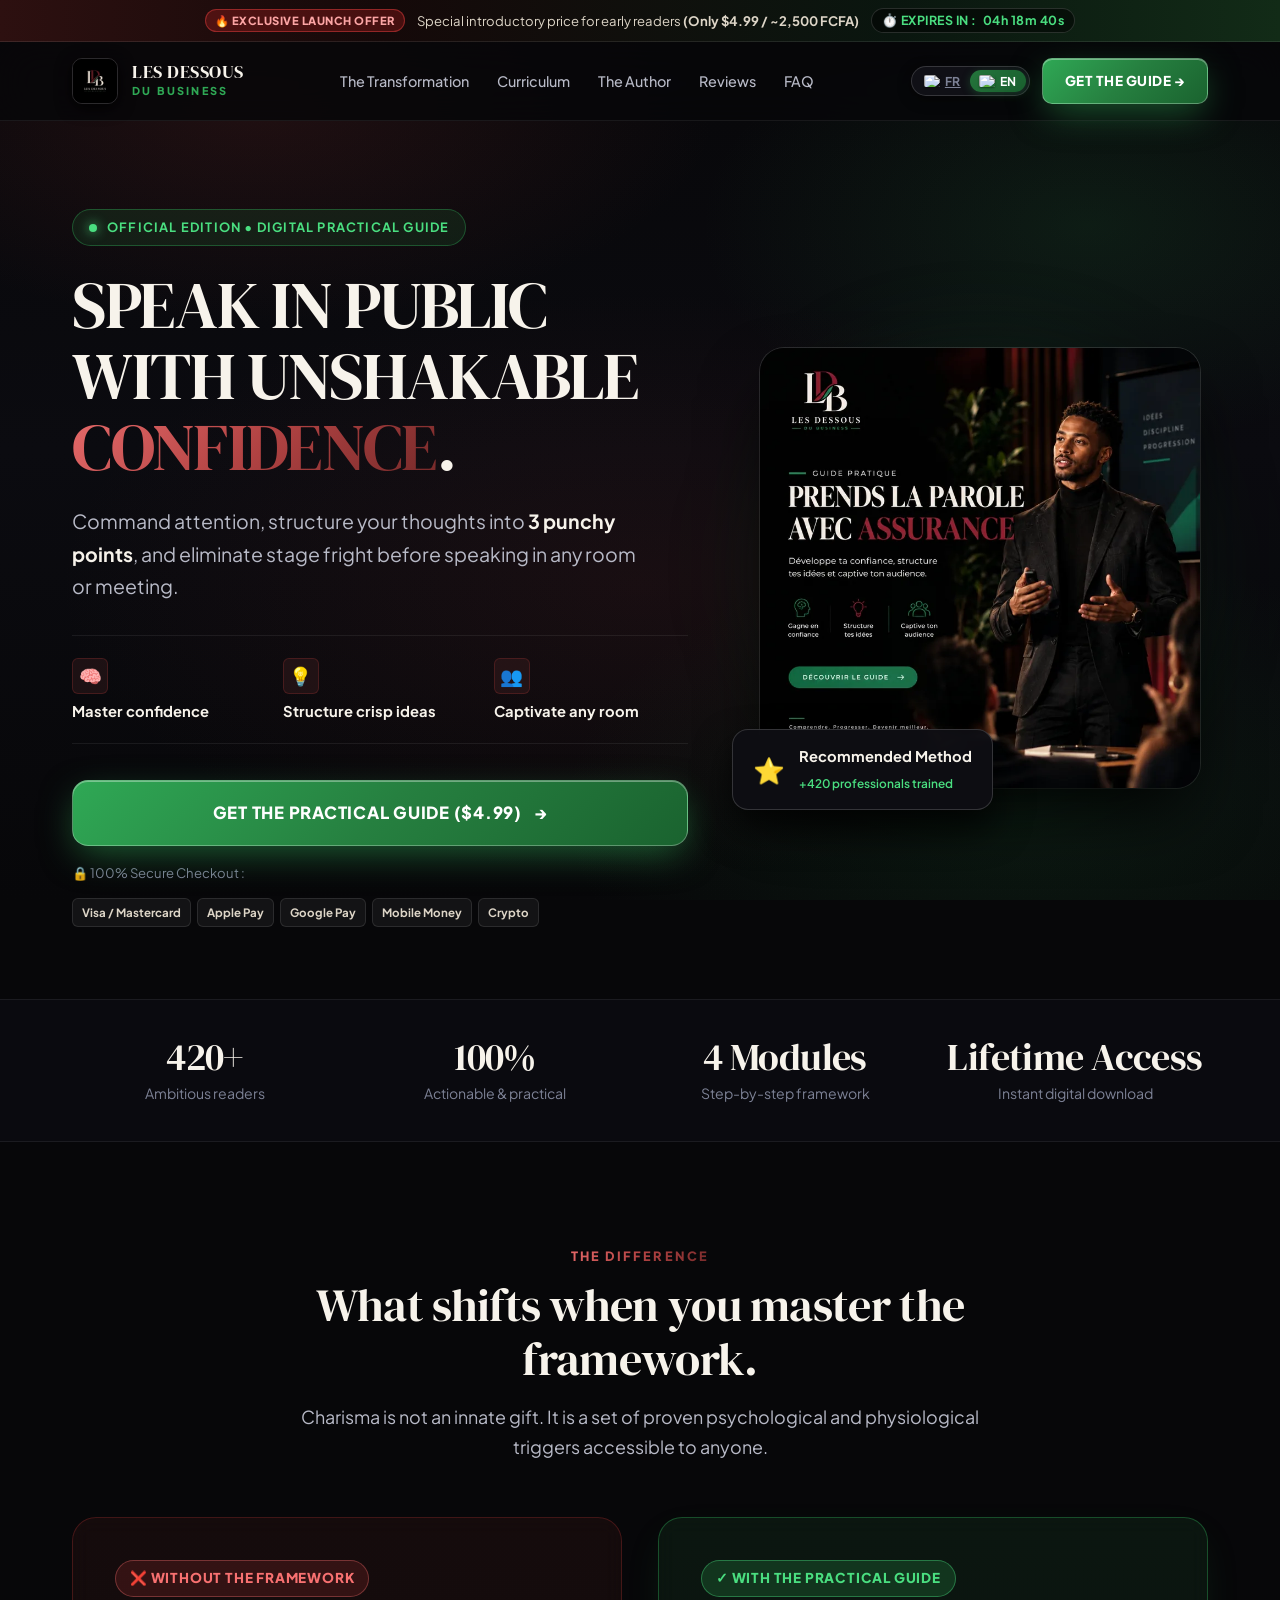
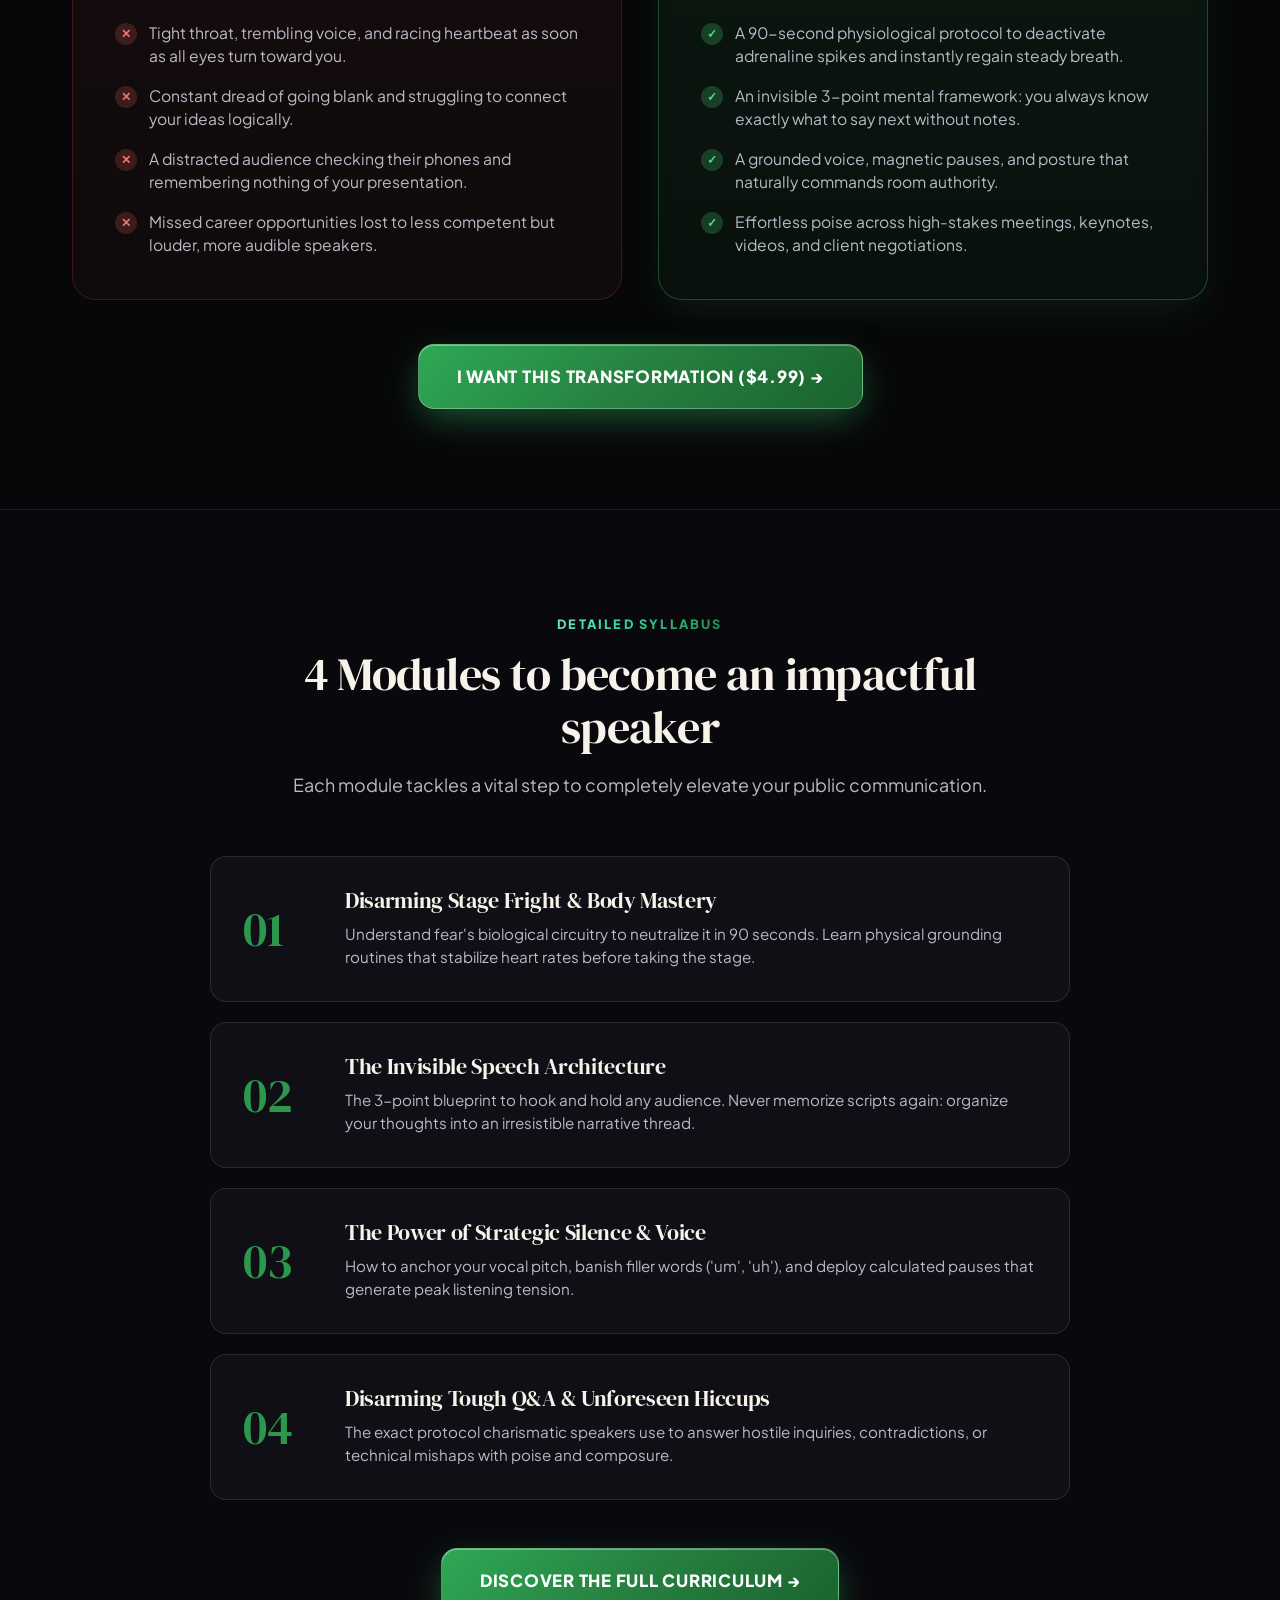
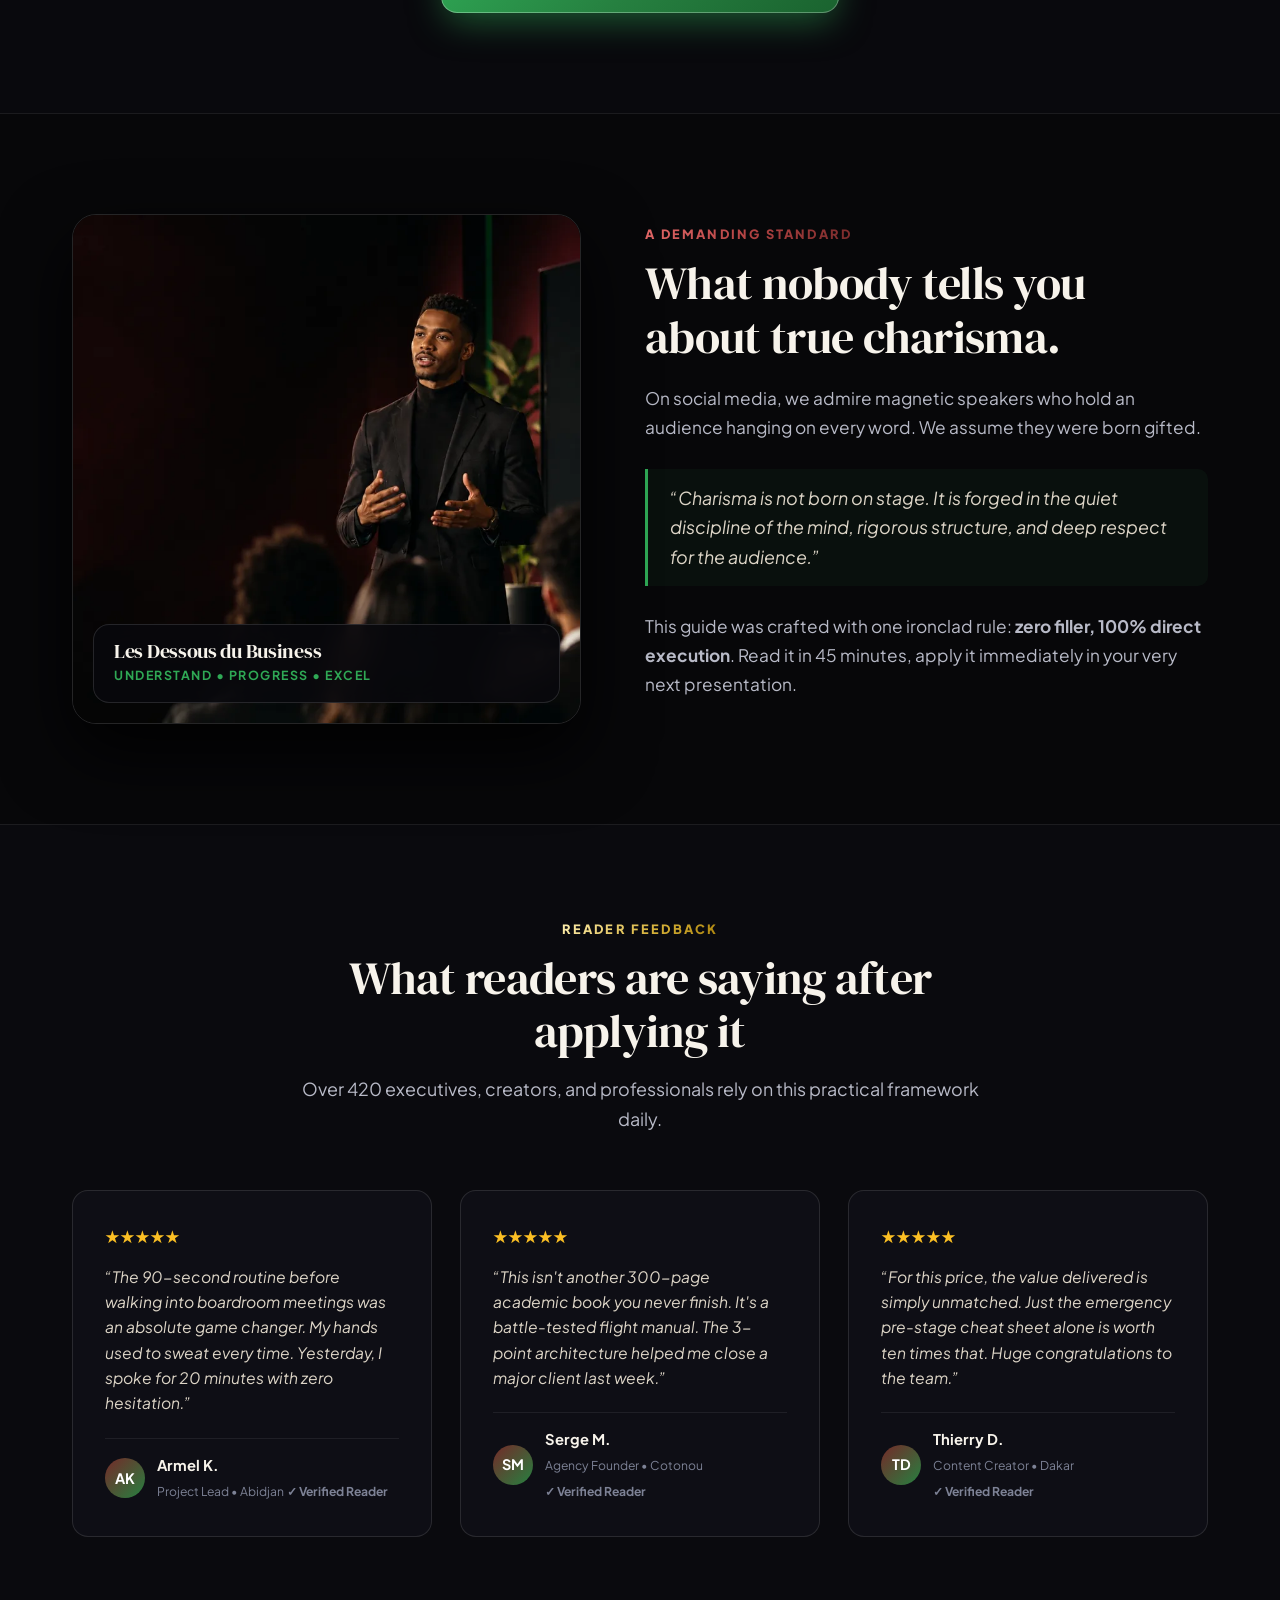
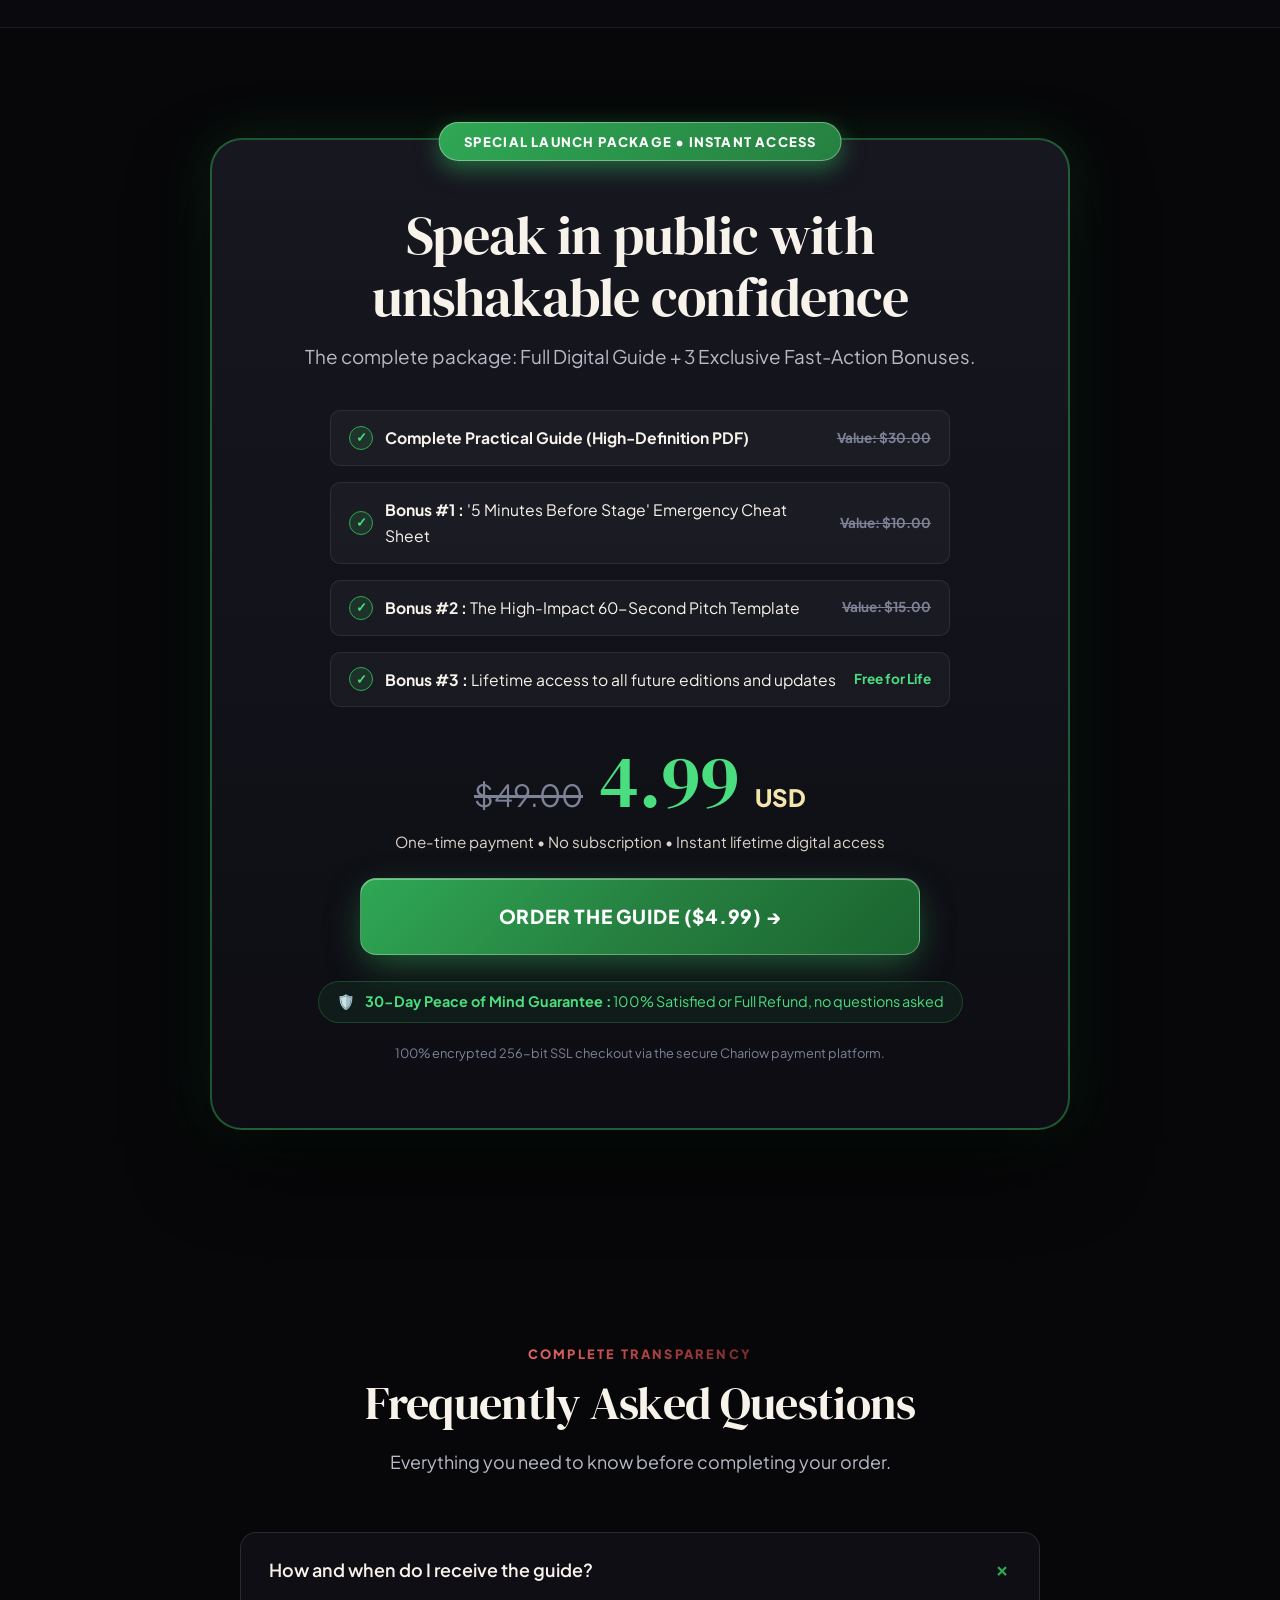
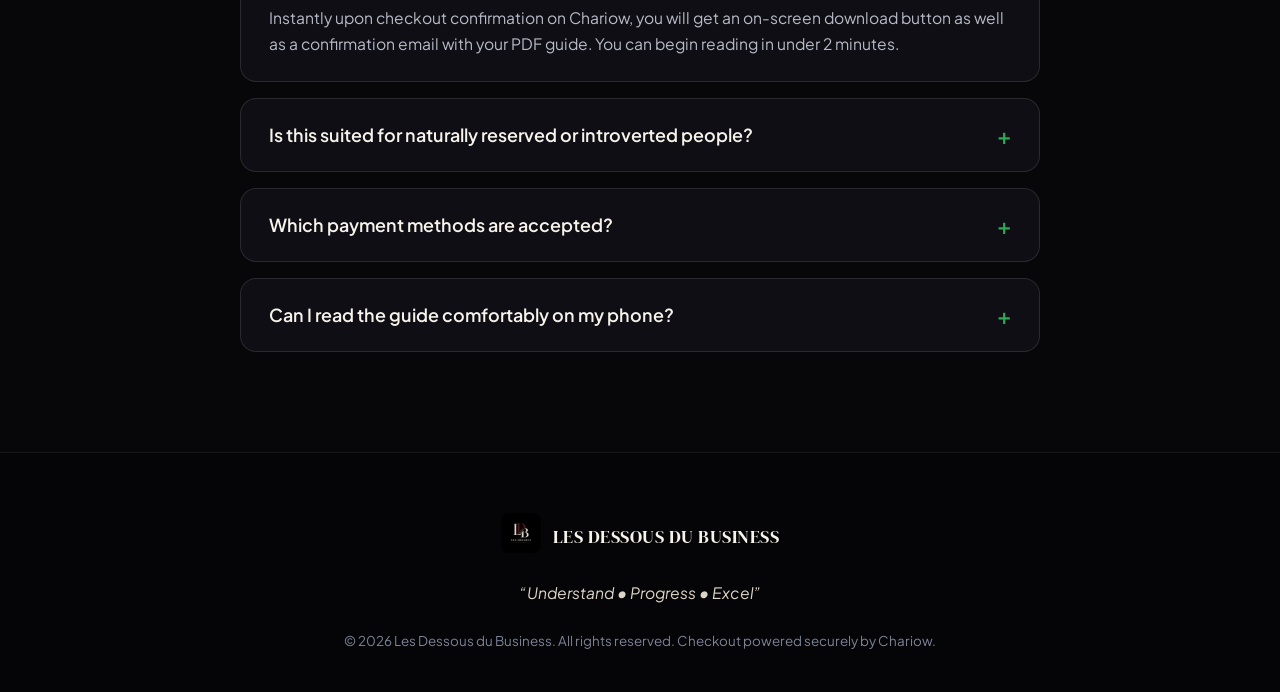
==== commit 4ccc7416: "perf: compress images to webp (save 1.2MB), async google fonts, preload LCP, defer pixel and add 1-y" ====
--- a/en/index.html
+++ b/en/index.html
@@ -35,8 +35,8 @@
   <meta property="og:description" content="Overcome stage fright, structure crisp ideas in 3 points, and captivate any room. The official digital guide by Les Dessous du Business for $4.99.">
   <meta property="og:image" content="https://les-dessous-du-busness-produit-1.vercel.app/assets/poster.jpg">
   <meta property="og:image:secure_url" content="https://les-dessous-du-busness-produit-1.vercel.app/assets/poster.jpg">
-  <meta property="og:image:width" content="1024">
-  <meta property="og:image:height" content="1024">
+  <meta property="og:image:width" content="800">
+  <meta property="og:image:height" content="800">
   <meta property="og:image:alt" content="Official Poster for the Practical Guide - Public Speaking with Confidence">
   <meta property="product:price:amount" content="4.99">
   <meta property="product:price:currency" content="USD">
@@ -51,10 +51,17 @@
   <link rel="icon" type="image/png" href="/assets/logo.png">
   <link rel="apple-touch-icon" href="/assets/logo.png">
 
-  <!-- Typographies Google Fonts : DM Serif Display & Plus Jakarta Sans -->
+  <!-- Performance : Preload LCP Image (Hero Poster) -->
+  <link rel="preload" as="image" href="/assets/poster.webp" type="image/webp">
+
+  <!-- Performance : Async Non-Blocking Google Fonts -->
   <link rel="preconnect" href="https://fonts.googleapis.com">
   <link rel="preconnect" href="https://fonts.gstatic.com" crossorigin>
-  <link href="https://fonts.googleapis.com/css2?family=DM+Serif+Display:ital@0;1&family=Plus+Jakarta+Sans:wght@400;500;600;700;800&display=swap" rel="stylesheet">
+  <link rel="preload" as="style" href="https://fonts.googleapis.com/css2?family=DM+Serif+Display:ital@0;1&family=Plus+Jakarta+Sans:wght@400;500;600;700;800&display=swap">
+  <link rel="stylesheet" href="https://fonts.googleapis.com/css2?family=DM+Serif+Display:ital@0;1&family=Plus+Jakarta+Sans:wght@400;500;600;700;800&display=swap" media="print" onload="this.media='all'">
+  <noscript>
+    <link rel="stylesheet" href="https://fonts.googleapis.com/css2?family=DM+Serif+Display:ital@0;1&family=Plus+Jakarta+Sans:wght@400;500;600;700;800&display=swap">
+  </noscript>
 
   <!-- Main Stylesheet -->
   <link rel="stylesheet" href="/style.css">
@@ -139,17 +146,29 @@
   </script>
 
   <!-- ==========================================================================
-       META ADS PIXEL (ID: 1969381983752388)
+       META ADS PIXEL (ID: 1969381983752388) - NON-BLOCKING DEFERRED LOAD
        ========================================================================== -->
   <script>
     !function(f,b,e,v,n,t,s)
     {if(f.fbq)return;n=f.fbq=function(){n.callMethod?
     n.callMethod.apply(n,arguments):n.queue.push(arguments)};
     if(!f._fbq)f._fbq=n;n.push=n;n.loaded=!0;n.version='2.0';
-    n.queue=[];t=b.createElement(e);t.async=!0;
-    t.src=v;s=b.getElementsByTagName(e)[0];
-    s.parentNode.insertBefore(t,s)}(window, document,'script',
-    'https://connect.facebook.net/en_US/fbevents.js');
+    n.queue=[];
+    function loadPixel(){
+      if(window._fbq_loaded) return;
+      window._fbq_loaded = true;
+      t=b.createElement(e);t.async=!0;t.src=v;
+      s=b.getElementsByTagName(e)[0];s.parentNode.insertBefore(t,s);
+    }
+    if('requestIdleCallback' in window){
+      requestIdleCallback(loadPixel, {timeout: 2500});
+    } else {
+      setTimeout(loadPixel, 1800);
+    }
+    ['scroll', 'touchstart', 'mousemove', 'click'].forEach(function(evt){
+      window.addEventListener(evt, loadPixel, {once: true, passive: true});
+    });
+    }(window, document,'script','https://connect.facebook.net/en_US/fbevents.js');
     fbq('init', '1969381983752388');
     fbq('track', 'PageView');
     fbq('track', 'ViewContent', {
@@ -191,7 +210,10 @@
         
         <a href="/en/" class="brand-link" aria-label="Back to top - Les Dessous du Business">
           <div class="brand-logo-frame">
-            <img src="/assets/logo.png" alt="Les Dessous du Business Official Monogram" class="brand-logo-img" width="46" height="46" loading="eager" fetchpriority="high">
+            <picture>
+              <source srcset="/assets/logo.webp" type="image/webp">
+              <img src="/assets/logo.png" alt="Les Dessous du Business Official Monogram" class="brand-logo-img" width="46" height="46" loading="eager" fetchpriority="high">
+            </picture>
           </div>
           <div class="brand-names">
             <span class="brand-title-top">Les Dessous</span>
@@ -289,11 +311,14 @@
             </div>
           </div>
 
-          <!-- Official 3D Visual Poster Card -->
+          <!-- Official 3D Visual Poster Card with WebP and High Fetch Priority -->
           <div class="hero-visual-wrapper">
             <div class="hero-poster-glow" aria-hidden="true"></div>
             <div class="hero-poster-card">
-              <img src="/assets/poster.jpg" alt="Official Poster - Practical Guide: Speak in Public with Confidence" width="440" height="440" loading="eager" fetchpriority="high">
+              <picture>
+                <source srcset="/assets/poster.webp" type="image/webp">
+                <img src="/assets/poster.jpg" alt="Official Poster - Practical Guide: Speak in Public with Confidence" width="440" height="440" loading="eager" fetchpriority="high">
+              </picture>
             </div>
 
             <!-- Social Proof Badge -->
@@ -460,7 +485,10 @@
         <div class="container speaker-story-grid">
           
           <div class="speaker-image-frame">
-            <img src="/assets/speaker.jpg" alt="Keynote speaker in black turtleneck - Les Dessous du Business" width="500" height="500" loading="lazy">
+            <picture>
+              <source srcset="/assets/speaker.webp" type="image/webp">
+              <img src="/assets/speaker.jpg" alt="Keynote speaker in black turtleneck - Les Dessous du Business" width="500" height="500" loading="lazy" decoding="async">
+            </picture>
             <div class="speaker-card-overlay">
               <h4>Les Dessous du Business</h4>
               <p>Understand • Progress • Excel</p>
@@ -695,7 +723,10 @@
     <footer class="main-footer" role="contentinfo">
       <div class="container">
         <div class="footer-brand-box">
-          <img src="/assets/logo.png" alt="Official LDB Logo" width="40" height="40" style="border-radius: 8px;">
+          <picture>
+            <source srcset="/assets/logo.webp" type="image/webp">
+            <img src="/assets/logo.png" alt="Official LDB Logo" width="40" height="40" style="border-radius: 8px;" loading="lazy">
+          </picture>
           <span class="brand-title-top" style="font-size: 1.15rem;">Les Dessous du Business</span>
         </div>
         <p class="footer-motto">
@@ -731,7 +762,7 @@
     </div>
   </div>
 
-  <!-- Interactive Scripts & Meta Pixel Tracking -->
-  <script src="/script.js"></script>
+  <!-- Interactive Scripts & Meta Pixel Tracking with defer -->
+  <script src="/script.js" defer></script>
 </body>
 </html>
